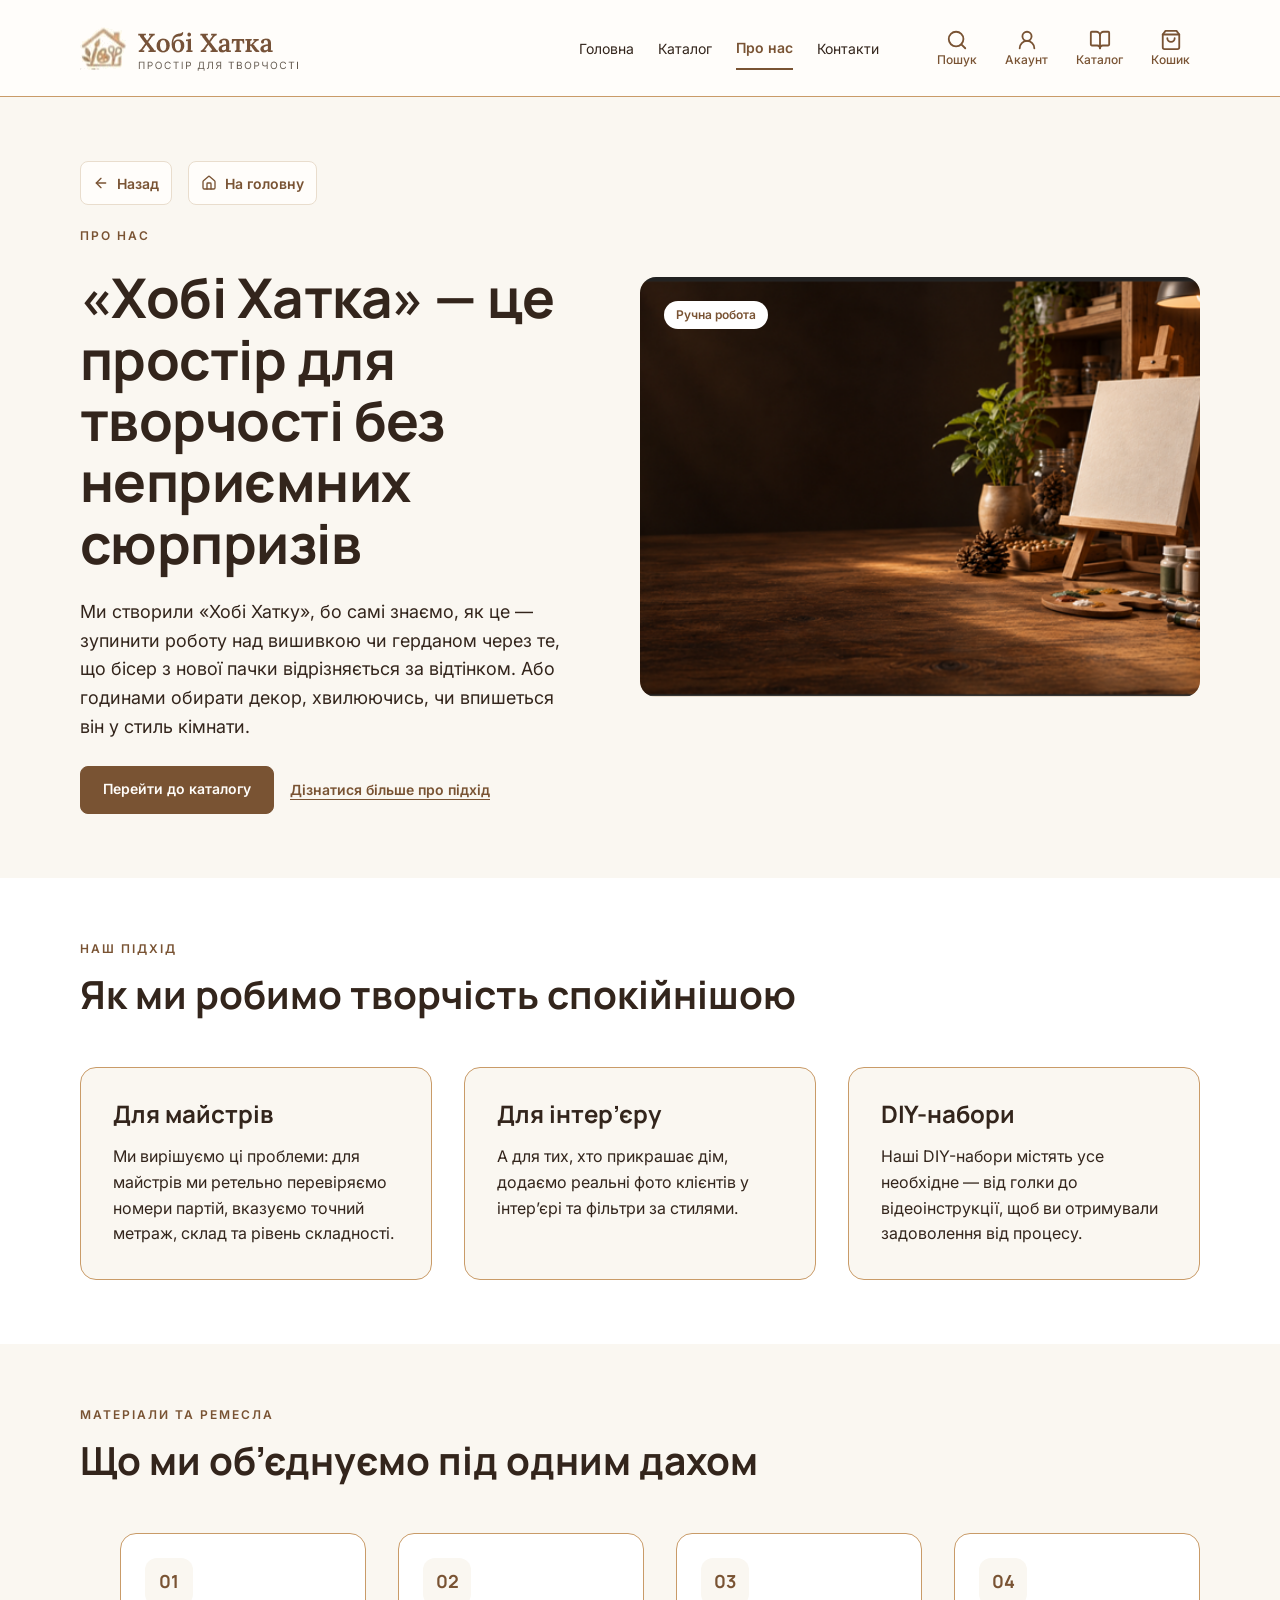
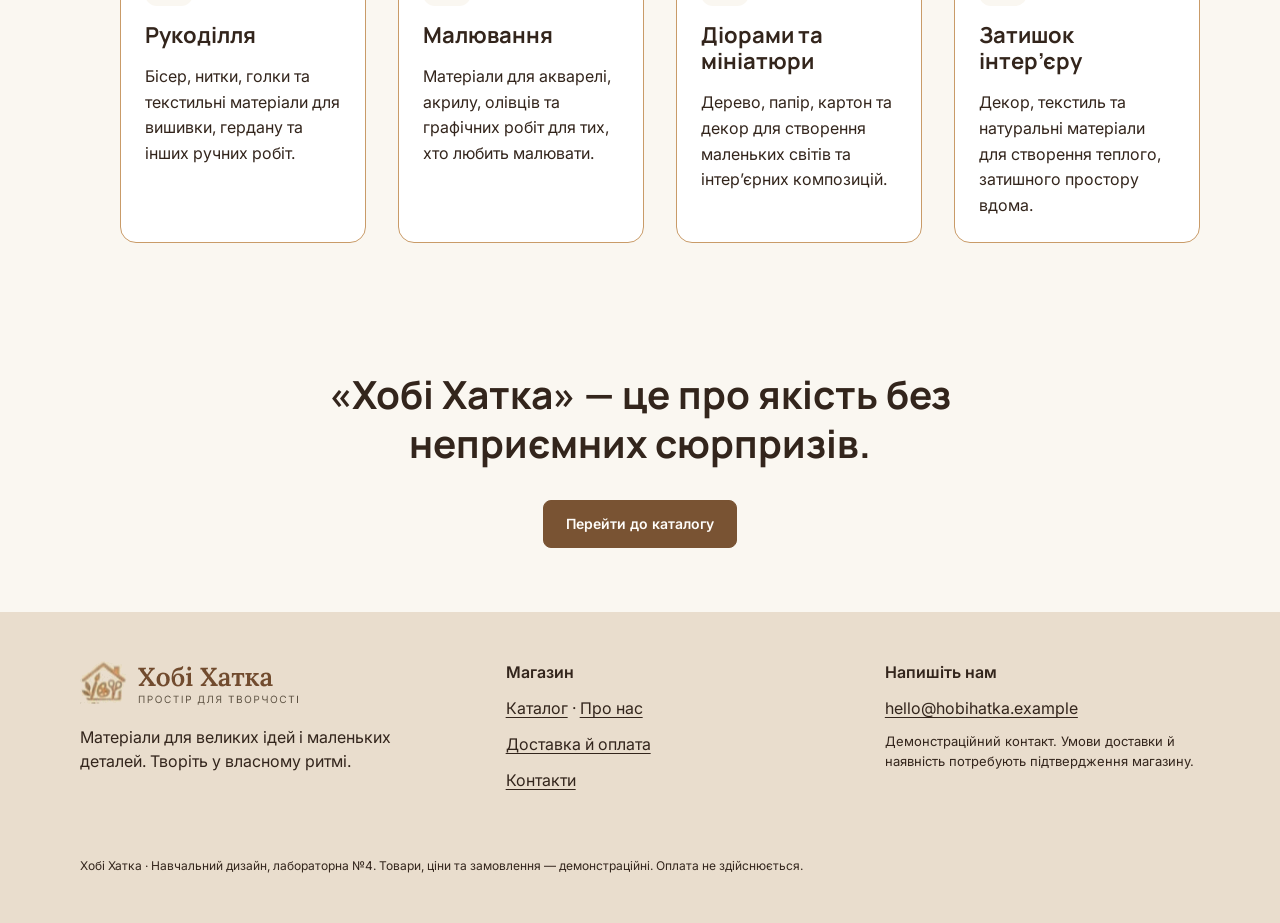
==== about.html @ 9ca1d90c "feat: add landing page files" ====
<!DOCTYPE html>
<html lang="uk">
<head>
  <meta charset="utf-8">
  <meta name="viewport" content="width=device-width, initial-scale=1">
  <title>Про нас — Хобі Хатка</title>
  <meta name="description" content="«Хобі Хатка» — простір для творчості без неприємних сюрпризів: наш підхід, напрями творчості й якість матеріалів.">

  <link rel="preconnect" href="https://fonts.googleapis.com">
  <link rel="preconnect" href="https://fonts.gstatic.com" crossorigin>
  <link href="https://fonts.googleapis.com/css2?family=Inter:wght@400;500;600&family=Lora:wght@400;500;600&family=Manrope:wght@700&display=swap" rel="stylesheet">
  <link rel="stylesheet" href="styles.css">
  <link rel="stylesheet" href="pages.css">
  <script src="assets/js/site.js" defer></script>
</head>
<body class="page-about" data-page="about">

  <!-- Набір піктограм (сумісні з Lucide), використовуються через <use> -->
  <svg width="0" height="0" style="position:absolute" aria-hidden="true" focusable="false">
    <defs>
      <symbol id="i-search" viewBox="0 0 24 24"><circle cx="11" cy="11" r="8"/><path d="m21 21-4.3-4.3"/></symbol>
      <symbol id="i-user-round" viewBox="0 0 24 24"><circle cx="12" cy="8" r="5"/><path d="M20 21a8 8 0 0 0-16 0"/></symbol>
      <symbol id="i-shopping-bag" viewBox="0 0 24 24"><path d="M6 2 3 6v14a2 2 0 0 0 2 2h14a2 2 0 0 0 2-2V6l-3-4Z"/><path d="M3 6h18"/><path d="M16 10a4 4 0 0 1-8 0"/></symbol>
      <symbol id="i-menu" viewBox="0 0 24 24"><path d="M4 12h16"/><path d="M4 6h16"/><path d="M4 18h16"/></symbol>
      <symbol id="i-x" viewBox="0 0 24 24"><path d="M18 6 6 18"/><path d="m6 6 12 12"/></symbol>
      <symbol id="i-book-open" viewBox="0 0 24 24"><path d="M12 7v14"/><path d="M3 18a1 1 0 0 1-1-1V4a1 1 0 0 1 1-1h5a4 4 0 0 1 4 4 4 4 0 0 1 4-4h5a1 1 0 0 1 1 1v13a1 1 0 0 1-1 1h-6a3 3 0 0 0-3 3 3 3 0 0 0-3-3z"/></symbol>
      <symbol id="i-arrow-left" viewBox="0 0 24 24"><path d="m12 19-7-7 7-7"/><path d="M19 12H5"/></symbol>
      <symbol id="i-mail" viewBox="0 0 24 24"><rect width="20" height="16" x="2" y="4" rx="2"/><path d="m22 7-8.97 5.7a1.94 1.94 0 0 1-2.06 0L2 7"/></symbol>
      <symbol id="i-map-pin" viewBox="0 0 24 24"><path d="M20 10c0 4.993-5.539 10.193-7.399 11.799a1 1 0 0 1-1.202 0C9.539 20.193 4 14.993 4 10a8 8 0 0 1 16 0"/><circle cx="12" cy="10" r="3"/></symbol>
      <symbol id="i-clock" viewBox="0 0 24 24"><circle cx="12" cy="12" r="10"/><path d="M12 6v6l4 2"/></symbol>
      <symbol id="i-arrow-right" viewBox="0 0 24 24"><path d="M5 12h14"/><path d="m12 5 7 7-7 7"/></symbol>
      <symbol id="i-arrow-up-right" viewBox="0 0 24 24"><path d="M7 7h10v10"/><path d="M7 17 17 7"/></symbol>
      <symbol id="i-sliders-horizontal" viewBox="0 0 24 24"><path d="M21 4h-7"/><path d="M10 4H3"/><path d="M21 12h-9"/><path d="M8 12H3"/><path d="M21 20h-5"/><path d="M12 20H3"/><path d="M14 2v4"/><path d="M8 10v4"/><path d="M16 18v4"/></symbol>
      <symbol id="i-scan-eye" viewBox="0 0 24 24"><path d="M3 7V5a2 2 0 0 1 2-2h2"/><path d="M17 3h2a2 2 0 0 1 2 2v2"/><path d="M21 17v2a2 2 0 0 1-2 2h-2"/><path d="M7 21H5a2 2 0 0 1-2-2v-2"/><circle cx="12" cy="12" r="1"/><path d="M18.944 12.33a1 1 0 0 0 0-.66 7.5 7.5 0 0 0-13.888 0 1 1 0 0 0 0 .66 7.5 7.5 0 0 0 13.888 0"/></symbol>
      <symbol id="i-package-check" viewBox="0 0 24 24"><path d="m16 16 2 2 4-4"/><path d="M21 10V8a2 2 0 0 0-1-1.73l-7-4a2 2 0 0 0-2 0l-7 4A2 2 0 0 0 3 8v8a2 2 0 0 0 1 1.73l7 4a2 2 0 0 0 2 0l2-1.14"/><path d="M16.5 9.4 7.55 4.24"/><path d="M3.29 7 12 12l8.71-5"/><path d="M12 22V12"/></symbol>
      <symbol id="i-trash-2" viewBox="0 0 24 24"><path d="M3 6h18"/><path d="M19 6v14c0 1-1 2-2 2H7c-1 0-2-1-2-2V6"/><path d="M8 6V4c0-1 1-2 2-2h4c1 0 2 1 2 2v2"/><line x1="10" x2="10" y1="11" y2="17"/><line x1="14" x2="14" y1="11" y2="17"/></symbol>
      <symbol id="i-check" viewBox="0 0 24 24"><path d="M20 6 9 17l-5-5"/></symbol>
      <symbol id="i-ruler" viewBox="0 0 24 24"><path d="M21.3 15.3a2.4 2.4 0 0 1 0 3.4l-2.6 2.6a2.4 2.4 0 0 1-3.4 0L2.7 8.7a2.41 2.41 0 0 1 0-3.4l2.6-2.6a2.41 2.41 0 0 1 3.4 0Z"/><path d="m14.5 12.5 2-2"/><path d="m11.5 9.5 2-2"/><path d="m8.5 6.5 2-2"/><path d="m17.5 15.5 2-2"/></symbol>
      <symbol id="i-house" viewBox="0 0 24 24"><path d="M15 21v-8a1 1 0 0 0-1-1h-4a1 1 0 0 0-1 1v8"/><path d="M3 10a2 2 0 0 1 .709-1.528l7-5.999a2 2 0 0 1 2.582 0l7 5.999A2 2 0 0 1 21 10v9a2 2 0 0 1-2 2H5a2 2 0 0 1-2-2z"/></symbol>
    </defs>
  </svg>

  <div class="visually-hidden" id="live-status" role="status" aria-live="polite"></div>

  <a class="skip-link" href="#main">Перейти до основного вмісту</a>

  <header class="site-header">
    <div class="site-header__bar">

      <a class="brand" href="index.html">
        <img class="brand__logo" src="assets/img/logo.png" width="219" height="45" alt="Хобі Хатка — простір для творчості">
      </a>

      <nav class="main-nav" aria-label="Основна навігація">
        <ul class="main-nav__list">
          <li><a class="main-nav__link" href="index.html">Головна</a></li>
          <li><a class="main-nav__link" href="catalog.html">Каталог</a></li>
          <li><a class="main-nav__link" href="about.html" aria-current="page">Про нас</a></li>
          <li><a class="main-nav__link" href="contacts.html">Контакти</a></li>
        </ul>
      </nav>

      <div class="header-actions">
        <button class="action action--desktop" type="button" id="search-toggle-desktop" aria-controls="search-panel" aria-expanded="false">
          <svg class="icon" aria-hidden="true" focusable="false"><use href="#i-search"/></svg>
          <span class="action__label">Пошук</span>
        </button>
        <a class="action action--desktop" href="account.html">
          <svg class="icon" aria-hidden="true" focusable="false"><use href="#i-user-round"/></svg>
          <span class="action__label">Акаунт</span>
        </a>
        <a class="action action--desktop" href="catalog.html">
          <svg class="icon" aria-hidden="true" focusable="false"><use href="#i-book-open"/></svg>
          <span class="action__label">Каталог</span>
        </a>
        <button class="icon-button icon-button--mobile" type="button" id="search-toggle" aria-label="Пошук" aria-controls="mobile-menu" aria-expanded="false">
          <svg class="icon" aria-hidden="true" focusable="false"><use href="#i-search"/></svg>
        </button>
        <a class="action" href="cart.html" data-cart-link>
          <span class="action__icon">
            <svg class="icon" aria-hidden="true" focusable="false"><use href="#i-shopping-bag"/></svg>
            <span class="cart-count" data-cart-count aria-hidden="true" hidden>0</span>
          </span>
          <span class="action__label">Кошик</span>
        </a>
        <button class="icon-button icon-button--mobile" type="button" id="menu-toggle" aria-label="Відкрити меню" aria-controls="mobile-menu" aria-expanded="false">
          <svg class="icon" aria-hidden="true" focusable="false"><use href="#i-menu"/></svg>
        </button>
      </div>
    </div>

    <form class="search-panel" id="search-panel" role="search" action="catalog.html" method="get" hidden>
      <div class="container">
        <div class="search">
          <label class="visually-hidden" for="search-desktop">Пошук матеріалів</label>
          <svg class="icon" aria-hidden="true" focusable="false"><use href="#i-search"/></svg>
          <input id="search-desktop" class="search__input" type="search" name="q" placeholder="Знайти матеріали для ідеї…" autocomplete="off">
          <button class="btn btn--primary" type="submit">Знайти</button>
        </div>
      </div>
    </form>

    <!-- Мобільне меню (за замовчуванням приховане) -->
    <div class="mobile-menu" id="mobile-menu" hidden>
      <div class="mobile-menu__head">
        <p class="mobile-menu__title">Меню</p>
        <button class="icon-button" type="button" id="menu-close" aria-label="Закрити меню">
          <svg class="icon" aria-hidden="true" focusable="false"><use href="#i-x"/></svg>
        </button>
      </div>

      <form class="search" role="search" action="catalog.html" method="get">
        <label class="visually-hidden" for="search-mobile">Пошук матеріалів</label>
        <svg class="icon" aria-hidden="true" focusable="false"><use href="#i-search"/></svg>
        <input id="search-mobile" class="search__input" type="search" name="q" placeholder="Знайти матеріали для ідеї…" autocomplete="off">
      </form>

      <nav aria-label="Мобільна навігація">
        <ul class="mobile-menu__list">
          <li><a class="mobile-menu__link" href="index.html"><span>Головна</span><svg class="icon" aria-hidden="true" focusable="false"><use href="#i-arrow-right"/></svg></a></li>
          <li><a class="mobile-menu__link" href="catalog.html"><span>Каталог</span><svg class="icon" aria-hidden="true" focusable="false"><use href="#i-arrow-right"/></svg></a></li>
          <li><a class="mobile-menu__link" href="about.html" aria-current="page"><span>Про нас</span><svg class="icon" aria-hidden="true" focusable="false"><use href="#i-arrow-right"/></svg></a></li>
          <li><a class="mobile-menu__link" href="contacts.html"><span>Контакти</span><svg class="icon" aria-hidden="true" focusable="false"><use href="#i-arrow-right"/></svg></a></li>
          <li><a class="mobile-menu__link" href="account.html"><span>Профіль</span><svg class="icon" aria-hidden="true" focusable="false"><use href="#i-arrow-right"/></svg></a></li>
        </ul>
      </nav>
    </div>
  </header>

  <main id="main">

    <section class="about-hero" aria-labelledby="about-title">
      <div class="container about-hero__inner">
        <div class="about-hero__copy">
          <div class="page-nav">
            <a class="back-link" href="index.html" data-back><svg class="icon icon--sm" aria-hidden="true" focusable="false"><use href="#i-arrow-left"/></svg><span>Назад</span></a>
            <a class="back-link" href="index.html"><svg class="icon icon--sm" aria-hidden="true" focusable="false"><use href="#i-house"/></svg><span>На головну</span></a>
          </div>
          <p class="about-eyebrow">Про нас</p>
          <h1 class="about-title" id="about-title">«Хобі Хатка» — це простір для творчості без неприємних сюрпризів</h1>
          <p class="about-lead">Ми створили «Хобі Хатку», бо самі знаємо, як це — зупинити роботу над вишивкою чи герданом через те, що бісер з нової пачки відрізняється за відтінком. Або годинами обирати декор, хвилюючись, чи впишеться він у стиль кімнати.</p>
          <div class="about-hero__actions">
            <a class="btn btn--primary" href="catalog.html">Перейти до каталогу</a>
            <a class="about-hero__more" href="#approach">Дізнатися більше про підхід</a>
          </div>
        </div>

        <figure class="about-hero__media">
          <img src="assets/img/about-hero.png" width="560" height="420" fetchpriority="high"
               alt="Світла майстерня: мольберт із чистим полотном, полиці з баночками й рослинами, фарби та пензлі на дерев’яному столі">
          <figcaption class="about-hero__chip">Ручна робота</figcaption>
        </figure>
      </div>
    </section>

    <section class="about-section about-section--white" id="approach" aria-labelledby="approach-title">
      <div class="container about-section__inner">
        <div class="about-section__head">
          <p class="about-eyebrow">Наш підхід</p>
          <h2 class="about-h2" id="approach-title">Як ми робимо творчість спокійнішою</h2>
        </div>
        <ul class="about-cards">
          <li>
            <article class="about-card">
              <div class="about-card__head">
                <svg class="about-card__icon icon" aria-hidden="true" focusable="false"><use href="#i-ruler"/></svg>
                <h3 class="about-card__title">Для майстрів</h3>
              </div>
              <p class="about-card__text">Ми вирішуємо ці проблеми: для майстрів ми ретельно перевіряємо номери партій, вказуємо точний метраж, склад та рівень складності.</p>
            </article>
          </li>
          <li>
            <article class="about-card">
              <div class="about-card__head">
                <svg class="about-card__icon icon" aria-hidden="true" focusable="false"><use href="#i-house"/></svg>
                <h3 class="about-card__title">Для інтер’єру</h3>
              </div>
              <p class="about-card__text">А для тих, хто прикрашає дім, додаємо реальні фото клієнтів у інтер’єрі та фільтри за стилями.</p>
            </article>
          </li>
          <li>
            <article class="about-card">
              <div class="about-card__head">
                <svg class="about-card__icon icon" aria-hidden="true" focusable="false"><use href="#i-package-check"/></svg>
                <h3 class="about-card__title">DIY-набори</h3>
              </div>
              <p class="about-card__text">Наші DIY-набори містять усе необхідне — від голки до відеоінструкції, щоб ви отримували задоволення від процесу.</p>
            </article>
          </li>
        </ul>
      </div>
    </section>

    <section class="about-section" id="crafts" aria-labelledby="crafts-title">
      <div class="container about-section__inner">
        <div class="about-section__head">
          <p class="about-eyebrow">Матеріали та ремесла</p>
          <h2 class="about-h2" id="crafts-title">Що ми об’єднуємо під одним дахом</h2>
        </div>
        <ol class="crafts">
          <li class="craft">
            <span class="craft__num" aria-hidden="true">01</span>
            <div class="craft__body">
              <h3 class="craft__title">Рукоділля</h3>
              <p class="craft__text">Бісер, нитки, голки та текстильні матеріали для вишивки, гердану та інших ручних робіт.</p>
            </div>
          </li>
          <li class="craft">
            <span class="craft__num" aria-hidden="true">02</span>
            <div class="craft__body">
              <h3 class="craft__title">Малювання</h3>
              <p class="craft__text">Матеріали для акварелі, акрилу, олівців та графічних робіт для тих, хто любить малювати.</p>
            </div>
          </li>
          <li class="craft">
            <span class="craft__num" aria-hidden="true">03</span>
            <div class="craft__body">
              <h3 class="craft__title">Діорами та мініатюри</h3>
              <p class="craft__text">Дерево, папір, картон та декор для створення маленьких світів та інтер’єрних композицій.</p>
            </div>
          </li>
          <li class="craft">
            <span class="craft__num" aria-hidden="true">04</span>
            <div class="craft__body">
              <h3 class="craft__title">Затишок інтер’єру</h3>
              <p class="craft__text">Декор, текстиль та натуральні матеріали для створення теплого, затишного простору вдома.</p>
            </div>
          </li>
        </ol>
      </div>
    </section>

    <section class="about-quality" aria-labelledby="quality-title">
      <h2 class="about-h2" id="quality-title">«Хобі Хатка» — це про якість без неприємних сюрпризів.</h2>
      <a class="btn btn--primary" href="catalog.html">Перейти до каталогу</a>
    </section>

  </main>

  <footer class="site-footer" id="footer">
    <div class="container">
      <div class="site-footer__cols">

        <div class="site-footer__brand">
          <a class="brand" href="index.html">
        <img class="brand__logo" src="assets/img/logo.png" width="219" height="45" alt="Хобі Хатка — простір для творчості">
      </a>
          <p class="site-footer__about">Матеріали для великих ідей і маленьких деталей. Творіть у власному ритмі.</p>
        </div>

        <div class="site-footer__col">
          <h2 class="site-footer__heading">Магазин</h2>
          <nav aria-label="Навігація підвалу">
            <ul class="site-footer__list">
              <li><a href="catalog.html">Каталог</a><span aria-hidden="true"> · </span><a href="about.html">Про нас</a></li>
              <li><a href="contacts.html#delivery">Доставка й оплата</a></li>
              <li><a href="contacts.html">Контакти</a></li>
            </ul>
          </nav>
        </div>

        <div class="site-footer__col">
          <h2 class="site-footer__heading">Напишіть нам</h2>
          <address class="site-footer__address">
            <a href="mailto:hello@hobihatka.example">hello@hobihatka.example</a>
          </address>
          <p class="site-footer__demo">Демонстраційний контакт. Умови доставки й наявність потребують підтвердження магазину.</p>
        </div>

      </div>

      <hr class="site-footer__rule">
      <p class="site-footer__legal">Хобі Хатка · Навчальний дизайн, лабораторна №4. Товари, ціни та замовлення — демонстраційні. Оплата не здійснюється.</p>
    </div>
  </footer>
</body>
</html>
---- styles.css ----
/* ==========================================================
   Хобі Хатка — стилі
   Токени взято з Figma (змінні color/*, spacing/*, radius/*)
   ========================================================== */

:root {
  /* Кольори */
  --color-primary: #765239;
  --color-accent: #56694f;
  --color-secondary: #e9dfcf;
  --color-background: #f7f3ec;
  --color-surface: #fffdfa;
  --color-text: #302b25;
  --color-muted: #62594f;
  --color-border: #d8cec0;
  --color-control-border: #62594f;
  --color-success: #3f684c;
  --color-success-surface: #e8ede4;
  --color-focus: #496d9b;

  /* Відступи */
  --space-8: 8px;
  --space-12: 12px;
  --space-16: 16px;
  --space-24: 24px;
  --space-32: 32px;
  --space-48: 48px;
  --space-64: 64px;

  /* Радіуси */
  --radius-control: 8px;
  --radius-card: 12px;
  --radius-media: 16px;
  --radius-badge: 100px;

  /* Шрифти */
  --font-serif: "Lora", Georgia, "Times New Roman", serif;
  --font-sans: "Inter", system-ui, -apple-system, "Segoe UI", Roboto, sans-serif;

  /* Поля сторінки: 20 / 40 / 80 */
  --gutter: 20px;
  --section-pad: 48px;
  --section-pad-lg: 64px;
  --h2-size: 30px;
}

@media (min-width: 700px) {
  :root {
    --gutter: 40px;
    --h2-size: 36px;
  }
}

@media (min-width: 1100px) {
  :root {
    --gutter: 80px;
  }
}

/* ---------- База ---------- */

*,
*::before,
*::after {
  box-sizing: border-box;
}

html {
  -webkit-text-size-adjust: 100%;
}

body {
  margin: 0;
  background: var(--color-background);
  color: var(--color-text);
  font-family: var(--font-sans);
  font-size: 16px;
  line-height: 1.5;
}

body.is-menu-open {
  overflow: hidden;
}

img {
  display: block;
  max-width: 100%;
  height: auto;
}

h1,
h2,
h3,
p,
ul,
figure,
blockquote,
address {
  margin: 0;
}

ul {
  padding: 0;
  list-style: none;
}

address {
  font-style: normal;
}

a {
  color: inherit;
}

:focus-visible {
  outline: 3px solid var(--color-focus);
  outline-offset: 2px;
}

.container {
  width: 100%;
  max-width: calc(1280px + 2 * var(--gutter));
  margin-inline: auto;
  padding-inline: var(--gutter);
}

.visually-hidden {
  position: absolute;
  width: 1px;
  height: 1px;
  margin: -1px;
  padding: 0;
  overflow: hidden;
  clip: rect(0 0 0 0);
  white-space: nowrap;
  border: 0;
}

.skip-link {
  position: absolute;
  left: var(--space-16);
  top: -100px;
  z-index: 100;
  padding: var(--space-12) var(--space-16);
  background: var(--color-surface);
  color: var(--color-primary);
  border: 2px solid var(--color-primary);
  border-radius: var(--radius-control);
  font-weight: 600;
}

.skip-link:focus {
  top: var(--space-16);
}

/* ---------- Піктограми ---------- */

.icon {
  flex: none;
  width: 22px;
  height: 22px;
  fill: none;
  stroke: currentColor;
  stroke-width: 2;
  stroke-linecap: round;
  stroke-linejoin: round;
}

.icon--sm {
  width: 16px;
  height: 16px;
}

.icon--lg {
  width: 28px;
  height: 28px;
}

/* ---------- Кнопки ---------- */

.btn {
  display: inline-flex;
  align-items: center;
  justify-content: center;
  min-height: 48px;
  padding: var(--space-12) 22px;
  border: 1px solid var(--color-primary);
  border-radius: var(--radius-control);
  font: 600 14px/1.2 var(--font-sans);
  text-decoration: none;
  white-space: nowrap;
  cursor: pointer;
}

.btn--primary {
  background: var(--color-primary);
  color: var(--color-surface);
}

.btn--secondary {
  background: var(--color-surface);
  color: var(--color-primary);
}

.btn--primary:hover {
  background: #62432d;
  border-color: #62432d;
}

.btn--secondary:hover {
  background: var(--color-secondary);
}

.btn--block {
  width: 100%;
}

.icon-button {
  display: inline-flex;
  align-items: center;
  justify-content: center;
  width: 44px;
  height: 44px;
  padding: 0;
  border: 0;
  border-radius: var(--radius-control);
  background: transparent;
  color: var(--color-text);
  cursor: pointer;
}

.icon-button:hover {
  background: var(--color-background);
}

/* ---------- Логотип ---------- */

.brand {
  display: inline-flex;
  align-items: center;
  gap: 10px;
  text-decoration: none;
}

/* Знак логотипа: велика картинка з макета, обрізана вікном 48×42 */
.brand__mark {
  position: relative;
  flex: none;
  width: 48px;
  height: 42px;
  overflow: hidden;
}

.brand__mark img {
  position: absolute;
  left: -46px;
  top: -8px;
  width: 666px;
  height: 389px;
  max-width: none;
  object-fit: cover;
}

.brand__text {
  display: flex;
  flex-direction: column;
  line-height: 1;
  white-space: nowrap;
}

.brand__name {
  font-family: var(--font-serif);
  font-size: 26px;
  font-weight: 600;
  color: var(--color-primary);
}

.brand__tagline {
  font-size: 10px;
  letter-spacing: 1.6px;
  text-transform: uppercase;
  color: var(--color-muted);
}

/* ---------- Пошук ---------- */

.search {
  display: flex;
  align-items: center;
  gap: 10px;
  height: 48px;
  padding-inline: 14px;
  background: var(--color-surface);
  border: 1px solid var(--color-control-border);
  border-radius: var(--radius-control);
  color: var(--color-muted);
}

.search:focus-within {
  outline: 3px solid var(--color-focus);
  outline-offset: 2px;
}

.search__input {
  flex: 1;
  min-width: 0;
  height: 100%;
  padding: 0;
  border: 0;
  background: transparent;
  color: var(--color-text);
  font: 400 14px/1.2 var(--font-sans);
}

.search__input::placeholder {
  color: var(--color-muted);
  opacity: 1;
}

.search__input:focus {
  outline: none;
}

/* ---------- Шапка ---------- */

.site-header {
  position: sticky;
  top: 0;
  z-index: 20;
  background: var(--color-surface);
  border-bottom: 1px solid var(--color-border);
}

.site-header__bar {
  display: flex;
  align-items: center;
  gap: var(--space-8);
  justify-content: space-between;
  height: 80px;
  padding-inline: var(--gutter);
}

/* Мобільний вигляд за замовчуванням */
.main-nav,
.search--header,
.icon-button--desktop {
  display: none;
}

.header-actions {
  display: flex;
}

.mobile-menu {
  position: absolute;
  top: 100%;
  left: 0;
  right: 0;
  max-height: calc(100dvh - 80px);
  overflow-y: auto;
  display: flex;
  flex-direction: column;
  gap: var(--space-24);
  padding: 20px;
  background: var(--color-surface);
  border-bottom: 1px solid var(--color-border);
}

.mobile-menu[hidden] {
  display: none;
}

.mobile-menu__head {
  display: flex;
  align-items: center;
  justify-content: space-between;
}

.mobile-menu__title {
  font-family: var(--font-serif);
  font-size: 30px;
  font-weight: 500;
  line-height: 1.2;
}

.mobile-menu__list {
  display: flex;
  flex-direction: column;
  gap: var(--space-12);
}

.mobile-menu__link {
  display: flex;
  align-items: center;
  justify-content: space-between;
  gap: var(--space-16);
  min-height: 52px;
  padding: var(--space-12);
  background: var(--color-surface);
  border: 1px solid var(--color-border);
  border-radius: var(--radius-control);
  color: var(--color-primary);
  font-size: 18px;
  text-decoration: none;
}

.mobile-menu__link:hover {
  background: var(--color-background);
}

.mobile-menu__link:focus-visible {
  background: var(--color-background);
  outline: none;
  border: 3px solid var(--color-focus);
  padding: 10px;
}

.mobile-menu__link[aria-current="page"] {
  font-weight: 600;
}

/* Десктопна шапка */
@media (min-width: 1024px) {
  .site-header {
    position: static;
  }

  .site-header__bar {
    height: 96px;
    gap: var(--space-32);
    justify-content: flex-start;
  }

  .main-nav,
  .search--header,
  .icon-button--desktop {
    display: flex;
  }

  .icon-button--mobile,
  .mobile-menu {
    display: none;
  }

  .main-nav__list {
    display: flex;
    gap: var(--space-24);
  }

  .main-nav__link {
    display: inline-flex;
    align-items: center;
    justify-content: center;
    min-width: 44px;
    min-height: 44px;
    font-size: 14px;
    text-decoration: none;
  }

  .main-nav__link:hover {
    text-decoration: underline;
    text-underline-offset: 4px;
  }

  .main-nav__link[aria-current="page"] {
    color: var(--color-primary);
    font-weight: 600;
  }

  .search--header {
    flex: 1;
    min-width: 0;
  }
}

/* ---------- Спільне для секцій ---------- */

.section {
  padding-block: var(--section-pad);
}

.section--lg {
  padding-block: var(--section-pad-lg);
}

.section--surface {
  background: var(--color-surface);
}

.section--success {
  background: var(--color-success-surface);
}

.section__title {
  font-family: var(--font-serif);
  font-size: var(--h2-size);
  font-weight: 500;
  line-height: 1.2;
}

.note {
  font-size: 13px;
  color: var(--color-muted);
}

/* ---------- Герой (фото на всю ширину) ---------- */

.hero {
  position: relative;
  isolation: isolate;
  display: flex;
  align-items: center;
  min-height: 380px;
  overflow: hidden;
  background: #1d130b;
  color: #fff;
}

.hero__bg {
  position: absolute;
  inset: 0;
  z-index: -2;
  width: 100%;
  height: 100%;
  max-width: none;
  object-fit: cover;
  object-position: 72% center;
}

/* затемнення зліва, щоб текст завжди читався */
.hero::after {
  content: "";
  position: absolute;
  inset: 0;
  z-index: -1;
  background: linear-gradient(90deg, rgba(20, 12, 6, 0.82) 0%, rgba(20, 12, 6, 0.55) 55%, rgba(20, 12, 6, 0.15) 100%);
}

.hero__inner {
  padding-block: var(--space-48);
}

.hero__text {
  display: flex;
  flex-direction: column;
  align-items: flex-start;
  gap: var(--space-24);
  max-width: 560px;
}

.hero__title {
  font-family: var(--font-serif);
  font-size: clamp(2.25rem, 5vw, 4rem);
  font-weight: 500;
  line-height: 1.15;
}

.hero__lead {
  max-width: 440px;
  font-size: 18px;
  line-height: 1.45;
}

.btn--pill {
  min-height: 52px;
  padding-inline: 32px;
  border-color: #8a5f40;
  border-radius: 999px;
  background: #8a5f40;
  color: #fff;
  font-size: 16px;
}

.btn--pill:hover {
  border-color: #a06f4c;
  background: #a06f4c;
}

.btn--pill:focus-visible {
  outline-color: #fff;
}

@media (min-width: 700px) {
  .hero {
    min-height: 460px;
  }

  .hero::after {
    background: linear-gradient(90deg, rgba(20, 12, 6, 0.8) 0%, rgba(20, 12, 6, 0.4) 45%, rgba(20, 12, 6, 0) 70%);
  }

  .hero__bg {
    object-position: center;
  }
}

@media (min-width: 1024px) {
  .hero {
    min-height: 540px;
  }
}

/* ---------- Категорії ---------- */

.categories .container {
  display: flex;
  flex-direction: column;
  gap: 28px;
}

.categories__list {
  display: grid;
  grid-template-columns: repeat(2, minmax(0, 1fr));
  gap: var(--space-16);
}

.category-card {
  display: flex;
  flex-direction: column;
  gap: var(--space-12);
  height: 100%;
  text-decoration: none;
}

.category-card__photo {
  width: 100%;
  height: 144px;
  object-fit: cover;
  border-radius: 12px;
  background: var(--color-secondary);
}

.category-card__label {
  display: flex;
  align-items: center;
  gap: var(--space-8);
  min-height: 44px;
}

.category-card__name {
  flex: 1;
  font-size: 14px;
  font-weight: 500;
  line-height: 1.4;
}

.category-card:hover .category-card__name {
  text-decoration: underline;
  text-underline-offset: 3px;
}

@media (min-width: 700px) {
  .categories__list {
    grid-template-columns: repeat(4, minmax(0, 1fr));
  }
}

@media (min-width: 1100px) {
  .categories__list {
    grid-template-columns: repeat(7, minmax(0, 1fr));
  }
}

/* ---------- Популярні товари ---------- */

.featured .container {
  display: flex;
  flex-direction: column;
  gap: 28px;
}

.featured__head {
  display: flex;
  align-items: center;
  gap: var(--space-16);
}

.featured__head .section__title {
  flex: 1;
}

/* На мобільному кнопка є в нижньому заклику */
.featured__all {
  display: none;
}

@media (min-width: 700px) {
  .featured__all {
    display: inline-flex;
    flex: none;
  }
}

.product-grid {
  display: grid;
  grid-template-columns: minmax(0, 1fr);
  gap: var(--space-24);
}

@media (min-width: 700px) {
  .product-grid {
    grid-template-columns: repeat(2, minmax(0, 1fr));
  }
}

@media (min-width: 1100px) {
  .product-grid {
    grid-template-columns: repeat(4, minmax(0, 1fr));
  }
}

.product-card {
  display: flex;
  flex-direction: column;
  height: 100%;
  overflow: hidden;
  background: var(--color-surface);
  border: 1px solid var(--color-border);
  border-radius: var(--radius-card);
}

.product-card__photo {
  width: 100%;
  height: 216px;
  object-fit: cover;
  background: var(--color-secondary);
}

.product-card__body {
  display: flex;
  flex: 1;
  flex-direction: column;
  gap: var(--space-12);
  padding: 20px;
}

.product-card__meta {
  font-size: 12px;
  color: var(--color-muted);
}

.product-card__title {
  min-height: 52px;
  font-size: 17px;
  font-weight: 600;
  line-height: 1.45;
}

.product-card__desc {
  min-height: 42px;
  font-size: 13px;
  color: var(--color-muted);
}

.product-card__buy {
  display: flex;
  align-items: center;
  justify-content: space-between;
  gap: var(--space-8);
  margin-top: auto;
}

.product-card__price {
  font-size: 22px;
  font-weight: 600;
  line-height: 1.2;
  white-space: nowrap;
}

.badge {
  padding: 5px 10px;
  background: var(--color-success-surface);
  border-radius: var(--radius-badge);
  font-size: 12px;
  line-height: 1.25;
  color: var(--color-success);
  white-space: nowrap;
}

.product-card__link {
  display: block;
  padding-block: 10px;
  font-size: 13px;
  text-align: center;
  color: var(--color-primary);
  text-decoration: underline;
}

.product-card__link:hover {
  text-decoration-thickness: 2px;
}

/* ---------- Переваги ---------- */

.benefits .container {
  display: flex;
  flex-direction: column;
  gap: var(--space-32);
}

.benefits__list {
  display: grid;
  grid-template-columns: minmax(0, 1fr);
  gap: var(--space-32);
}

.benefit {
  display: flex;
  flex-direction: column;
  align-items: flex-start;
  gap: var(--space-16);
}

.benefit__title {
  font-family: var(--font-serif);
  font-size: 24px;
  font-weight: 500;
  line-height: 1.2;
}

.benefit__text {
  font-size: 14px;
  color: var(--color-muted);
}

@media (min-width: 700px) {
  .benefits__list {
    grid-template-columns: repeat(3, minmax(0, 1fr));
  }
}

/* ---------- Відгуки ---------- */

.testimonials .container {
  display: flex;
  flex-direction: column;
  gap: var(--space-24);
}

.testimonials__list {
  display: grid;
  grid-template-columns: minmax(0, 1fr);
  gap: var(--space-24);
}

@media (min-width: 900px) {
  .testimonials__list {
    grid-template-columns: repeat(3, minmax(0, 1fr));
  }
}

.quote {
  display: flex;
  flex-direction: column;
  gap: 20px;
  height: 100%;
  padding: var(--space-24);
  background: var(--color-background);
  border-radius: var(--radius-card);
}

.quote__text {
  margin: 0;
  font-family: var(--font-serif);
  font-size: 18px;
  line-height: 1.5;
}

.quote__caption {
  margin-top: auto;
  font-size: 12px;
  color: var(--color-muted);
}

/* ---------- Заклик ---------- */

.cta {
  background: var(--color-primary);
}

.cta__inner {
  display: flex;
  flex-direction: column;
  align-items: stretch;
  gap: var(--space-32);
  padding-block: var(--space-64);
}

.cta__text {
  display: flex;
  flex-direction: column;
  gap: var(--space-16);
}

.cta__title {
  font-family: var(--font-serif);
  font-size: 32px;
  font-weight: 500;
  line-height: 1.2;
  color: var(--color-surface);
}

.cta__lead {
  color: var(--color-secondary);
}

@media (min-width: 700px) {
  .cta__inner {
    flex-direction: row;
    align-items: center;
  }

  .cta__text {
    flex: 1;
  }

  .cta__title {
    font-size: 40px;
  }

  .cta__button {
    flex: none;
  }
}

/* ---------- Підвал ---------- */

.site-footer {
  padding-block: var(--space-48);
  background: var(--color-secondary);
}

.site-footer .container {
  display: flex;
  flex-direction: column;
  gap: var(--space-32);
}

.site-footer__cols {
  display: grid;
  grid-template-columns: minmax(0, 1fr);
  gap: var(--space-32);
}

.site-footer__brand {
  display: flex;
  flex-direction: column;
  align-items: flex-start;
  gap: 20px;
}

.site-footer__about {
  color: var(--color-muted);
}

.site-footer__col {
  display: flex;
  flex-direction: column;
  gap: var(--space-12);
}

.site-footer__heading {
  font-size: 16px;
  font-weight: 600;
  line-height: 1.5;
}

.site-footer__list {
  display: flex;
  flex-direction: column;
  gap: var(--space-12);
}

.site-footer__list a,
.site-footer__address a {
  text-underline-offset: 3px;
}

.site-footer__demo {
  font-size: 13px;
  color: var(--color-muted);
}

.site-footer__rule {
  width: 100%;
  height: 1px;
  margin: 0;
  border: 0;
  background: var(--color-border);
}

.site-footer__legal {
  font-size: 12px;
  color: var(--color-muted);
}

@media (min-width: 900px) {
  .site-footer__cols {
    grid-template-columns: minmax(0, 420fr) minmax(0, 366fr) minmax(0, 366fr);
    gap: var(--space-64);
  }
}

/* ---------- Зменшення руху ---------- */

@media (prefers-reduced-motion: reduce) {
  * {
    scroll-behavior: auto !important;
    transition: none !important;
    animation: none !important;
  }
}

/* ---------- Кнопки шапки з підписами ---------- */

.action {
  position: relative;
  display: inline-flex;
  flex-direction: column;
  align-items: center;
  justify-content: center;
  gap: 2px;
  min-width: 44px;
  min-height: 44px;
  padding: 4px 8px;
  border: 0;
  border-radius: var(--radius-control);
  background: transparent;
  color: var(--color-primary);
  font: 500 12px/1.2 var(--font-sans);
  text-decoration: none;
  cursor: pointer;
}

.action:hover {
  background: var(--color-background);
}

.action__icon {
  position: relative;
  display: inline-flex;
}

/* На телефоні підписи лише для скрінрідерів */
.action__label {
  position: absolute;
  width: 1px;
  height: 1px;
  margin: -1px;
  overflow: hidden;
  clip: rect(0 0 0 0);
  white-space: nowrap;
}

.action--desktop {
  display: none;
}

.search-panel {
  padding-block: var(--space-12);
  background: var(--color-surface);
  border-top: 1px solid var(--color-border);
}

.search-panel[hidden] {
  display: none;
}

.search-panel .search {
  height: 52px;
  padding-right: 4px;
}

.search-panel .btn {
  min-height: 42px;
}

@media (min-width: 1024px) {
  .action {
    padding: 6px 10px;
  }

  .action__label {
    position: static;
    width: auto;
    height: auto;
    margin: 0;
    overflow: visible;
    clip: auto;
  }

  .action--desktop {
    display: inline-flex;
  }

  .main-nav {
    margin-left: auto;
  }

  .header-actions {
    gap: var(--space-8);
    margin-left: var(--space-16);
  }
}

@media (max-width: 1023px) {
  .search-panel {
    display: none !important;
  }
}
html { scroll-behavior: smooth; } @media (prefers-reduced-motion: reduce) { html { scroll-behavior: auto; } }

.brand__logo { display: block; width: 219px; max-width: 100%; height: auto; }
@media (max-width: 400px) { .brand__logo { width: 180px; } }
---- pages.css ----
/* ==========================================================
   Хобі Хатка — внутрішні сторінки
   Каталог, кошик, оформлення, підтвердження, «Про нас».
   Підключається ПІСЛЯ styles.css і використовує його токени.
   ========================================================== */

:root {
  --color-error: #a43d35;
  --color-error-surface: #faeae6;
}

/* ---------- Спільне: шапка ---------- */

.icon-button { position: relative; }

.cart-count {
  position: absolute;
  top: 1px;
  right: -1px;
  display: inline-flex;
  align-items: center;
  justify-content: center;
  min-width: 20px;
  height: 20px;
  padding-inline: 5px;
  background: var(--color-primary);
  color: var(--color-surface);
  border: 2px solid var(--color-surface);
  border-radius: var(--radius-badge);
  font: 600 11px/1 var(--font-sans);
}

.cart-count[hidden] { display: none; }

@media (min-width: 1024px) {
  .main-nav__link[aria-current="page"] {
    border-bottom: 2px solid var(--color-primary);
  }
}

/* ---------- Спільне: каркас внутрішніх сторінок ---------- */

.page { padding-block: var(--space-48); }

.page--narrow .container {
  max-width: calc(1120px + 2 * var(--gutter));
}

.page__inner {
  display: flex;
  flex-direction: column;
  gap: var(--space-32);
}

.page-head {
  display: flex;
  flex-direction: column;
  gap: var(--space-16);
}

.breadcrumbs ol {
  display: flex;
  flex-wrap: wrap;
  gap: 0 8px;
  margin: 0;
  padding: 0;
  list-style: none;
  font-size: 13px;
  line-height: 1.5;
  color: var(--color-muted);
}

.breadcrumbs li + li::before {
  content: "/";
  margin-right: 8px;
}

.breadcrumbs a {
  color: inherit;
  text-underline-offset: 3px;
}

.page-head__title {
  font-family: var(--font-serif);
  font-size: clamp(2rem, 1.2rem + 2.5vw, 3rem);
  font-weight: 500;
  line-height: 1.2;
}

.page-head__title:focus { outline: none; }

.page-head__lead { color: var(--color-muted); }

.notice-card {
  display: flex;
  flex-direction: column;
  align-items: flex-start;
  gap: var(--space-16);
  padding: 28px;
  background: var(--color-surface);
  border: 1px solid var(--color-border);
  border-radius: var(--radius-card);
}

.notice-card[hidden] { display: none; }

.notice-card__title {
  font-family: var(--font-serif);
  font-size: 24px;
  font-weight: 500;
  line-height: 1.2;
}

.notice-card__title:focus { outline: none; }

.notice-card p { font-size: 14px; }

.btn.is-added {
  background: var(--color-success);
  border-color: var(--color-success);
}

/* ---------- Поля форм ---------- */

fieldset {
  min-width: 0;
  margin: 0;
  padding: 0;
  border: 0;
}

.field {
  display: flex;
  flex-direction: column;
  gap: var(--space-8);
  min-width: 0;
}

.field__label {
  font-size: 14px;
  font-weight: 500;
  line-height: 1.2;
}

.field__control {
  width: 100%;
  height: 48px;
  padding: 0 11px;
  background: var(--color-surface);
  color: var(--color-text);
  border: 3px solid var(--color-control-border);
  border-radius: var(--radius-control);
  font: 400 16px/1.2 var(--font-sans);
}

.field__control::placeholder {
  color: var(--color-muted);
  opacity: 1;
}

.field__control:focus-visible {
  outline: 3px solid var(--color-focus);
  outline-offset: 2px;
}

.field__control[aria-invalid="true"] {
  padding-inline: 13px;
  border-width: 1px;
  border-color: var(--color-error);
}

.field__control:disabled {
  background: var(--color-background);
  color: var(--color-muted);
  cursor: not-allowed;
}

select.field__control,
.select {
  appearance: none;
  padding-right: 40px;
  background-image: url("data:image/svg+xml,%3Csvg xmlns='http://www.w3.org/2000/svg' width='16' height='16' viewBox='0 0 24 24' fill='none' stroke='%2362594f' stroke-width='2' stroke-linecap='round' stroke-linejoin='round'%3E%3Cpath d='m6 9 6 6 6-6'/%3E%3C/svg%3E");
  background-repeat: no-repeat;
  background-position: right 14px center;
  cursor: pointer;
}

.select {
  min-width: 230px;
  height: 48px;
  padding-left: 14px;
  background-color: var(--color-surface);
  color: var(--color-text);
  border: 1px solid var(--color-control-border);
  border-radius: var(--radius-control);
  font: 400 14px/1.2 var(--font-sans);
}

.select:focus-visible {
  outline: 3px solid var(--color-focus);
  outline-offset: 2px;
}

.field__error {
  font-size: 13px;
  line-height: 1.3;
  color: var(--color-error);
}

.field__error[hidden] { display: none; }

.choice {
  display: flex;
  align-items: center;
  gap: var(--space-12);
  min-height: 44px;
  font-size: 14px;
  line-height: 1.5;
  cursor: pointer;
}

.choice input {
  appearance: none;
  display: grid;
  flex: none;
  place-content: center;
  width: 20px;
  height: 20px;
  margin: 0;
  background: var(--color-surface);
  border: 1px solid var(--color-control-border);
  cursor: pointer;
}

.choice input[type="checkbox"] { border-radius: 4px; }
.choice input[type="radio"] { border-radius: 50%; }

.choice input:checked {
  background: var(--color-primary);
  border-color: var(--color-primary);
}

.choice input[type="checkbox"]:checked::after {
  content: "";
  width: 5px;
  height: 10px;
  margin-top: -2px;
  border: solid var(--color-surface);
  border-width: 0 2px 2px 0;
  transform: rotate(45deg);
}

.choice input[type="radio"]:checked::after {
  content: "";
  width: 8px;
  height: 8px;
  border-radius: 50%;
  background: var(--color-surface);
}

.choice input:focus-visible {
  outline: 3px solid var(--color-focus);
  outline-offset: 2px;
}

.choice input[aria-invalid="true"] { border-color: var(--color-error); }

/* ---------- Каталог ---------- */

.catalog {
  display: grid;
  grid-template-columns: minmax(0, 1fr);
  gap: var(--space-32);
  align-items: start;
}

@media (min-width: 1024px) {
  .catalog { grid-template-columns: 248px minmax(0, 1fr); }
}

.filters {
  display: flex;
  flex-direction: column;
  gap: var(--space-24);
  padding: 20px;
  background: var(--color-surface);
  border: 1px solid var(--color-border);
  border-radius: var(--radius-card);
}

.filters__title {
  float: none;
  margin: 0 0 var(--space-24);
  padding: 0;
  font-family: var(--font-serif);
  font-size: 24px;
  font-weight: 500;
  line-height: 1.2;
}

.filters__rule {
  width: 100%;
  height: 1px;
  margin: 0;
  border: 0;
  background: var(--color-border);
}

.cat-list {
  display: grid;
  grid-template-columns: repeat(auto-fill, minmax(170px, 1fr));
  gap: 0 var(--space-16);
}

@media (min-width: 1024px) {
  .cat-list {
    display: flex;
    flex-direction: column;
    gap: var(--space-24);
  }
}

.cat-option {
  position: relative;
  display: flex;
  align-items: center;
  min-height: 44px;
  font-size: 14px;
  line-height: 1.5;
  cursor: pointer;
}

.cat-option input {
  position: absolute;
  width: 1px;
  height: 1px;
  opacity: 0;
}

.cat-option input:checked + span {
  font-weight: 600;
  color: var(--color-primary);
}

.cat-option input:focus-visible + span {
  outline: 3px solid var(--color-focus);
  outline-offset: 4px;
  border-radius: 2px;
}

.cat-option:hover span { text-decoration: underline; text-underline-offset: 3px; }

.price-range {
  display: flex;
  gap: var(--space-12);
}

.price-range .field { flex: 1; }

.results {
  display: flex;
  flex-direction: column;
  gap: var(--space-24);
  min-width: 0;
}

.results__bar {
  display: flex;
  flex-wrap: wrap;
  align-items: center;
  justify-content: space-between;
  gap: var(--space-16);
}

.results__count {
  font-weight: 600;
}

.results__count:focus { outline: none; }

.chips {
  display: flex;
  flex-wrap: wrap;
  gap: var(--space-12);
  margin: 0;
}

.chips[hidden] { display: none; }

.chip {
  display: inline-flex;
  align-items: center;
  gap: 6px;
  min-height: 28px;
  padding: 5px 10px;
  background: var(--color-success-surface);
  color: var(--color-success);
  border: 0;
  border-radius: var(--radius-badge);
  font: 400 12px/1.25 var(--font-sans);
  cursor: pointer;
}

.chip:hover { text-decoration: underline; }

.product-grid[hidden] { display: none; }
.product-grid > li[hidden] { display: none; }

@media (min-width: 1100px) {
  .product-grid--3 { grid-template-columns: repeat(3, minmax(0, 1fr)); }
}

/* ---------- Кошик ---------- */

.cart-layout,
.checkout-layout {
  display: grid;
  grid-template-columns: minmax(0, 1fr);
  gap: 40px;
  align-items: start;
}

.cart-layout[hidden],
.checkout-layout[hidden] { display: none; }

@media (min-width: 1024px) {
  .cart-layout,
  .checkout-layout { grid-template-columns: minmax(0, 1fr) 400px; }
}

.cart-main {
  display: flex;
  flex-direction: column;
  align-items: flex-start;
  gap: 20px;
  min-width: 0;
}

.cart-list {
  display: flex;
  flex-direction: column;
  gap: 20px;
  width: 100%;
  margin: 0;
  list-style: none;
}

.cart-item {
  display: grid;
  grid-template-columns: 136px minmax(0, 1fr) auto;
  column-gap: var(--space-24);
  align-items: start;
  padding: var(--space-24);
  background: var(--color-surface);
  border: 1px solid var(--color-border);
  border-radius: var(--radius-card);
}

.cart-item__photo {
  width: 136px;
  height: 136px;
  object-fit: cover;
  border-radius: 8px;
  background: var(--color-secondary);
}

.cart-item__body {
  display: flex;
  flex-direction: column;
  gap: var(--space-12);
  min-width: 0;
}

.cart-item__meta { font-size: 12px; color: var(--color-muted); }

.cart-item__title {
  font-size: 18px;
  font-weight: 600;
  line-height: 1.5;
}

.cart-item__desc { font-size: 13px; color: var(--color-muted); }

.cart-item__actions {
  display: flex;
  flex-wrap: wrap;
  align-items: center;
  gap: var(--space-24);
}

.cart-item__price {
  font-size: 22px;
  font-weight: 600;
  line-height: 1.2;
  white-space: nowrap;
}

.qty {
  display: inline-flex;
  align-items: center;
  height: 44px;
  overflow: hidden;
  border: 1px solid var(--color-control-border);
  border-radius: var(--radius-control);
}

.qty__btn {
  width: 44px;
  height: 44px;
  padding: 0;
  background: transparent;
  color: var(--color-text);
  border: 0;
  font: 400 18px/1 var(--font-sans);
  cursor: pointer;
}

.qty__btn:hover:not(:disabled) { background: var(--color-background); }

.qty__btn:disabled {
  color: var(--color-muted);
  opacity: 0.45;
  cursor: not-allowed;
}

.qty__btn:focus-visible {
  outline: 3px solid var(--color-focus);
  outline-offset: -3px;
}

.qty__value {
  min-width: 44px;
  text-align: center;
  font-size: 18px;
}

.link-button {
  display: inline-flex;
  align-items: center;
  gap: var(--space-8);
  min-height: 44px;
  padding: 0;
  background: none;
  color: var(--color-primary);
  border: 0;
  font: 400 13px/1.2 var(--font-sans);
  cursor: pointer;
}

.link-button:hover span { text-decoration: underline; }

.icon--xs { width: 18px; height: 18px; }

@media (max-width: 699px) {
  .cart-item {
    grid-template-columns: 96px minmax(0, 1fr);
    column-gap: var(--space-16);
    padding: var(--space-16);
  }

  .cart-item__photo { width: 96px; height: 96px; }

  .cart-item__price {
    grid-column: 1 / -1;
    justify-self: end;
    margin-top: var(--space-8);
  }
}

.summary-col {
  display: flex;
  flex-direction: column;
  gap: 20px;
  min-width: 0;
}

.summary-col--lg { gap: var(--space-24); }

.summary {
  display: flex;
  flex-direction: column;
  gap: 20px;
  padding: 28px;
  background: var(--color-surface);
  border: 1px solid var(--color-border);
  border-radius: var(--radius-card);
}

.summary__title {
  font-family: var(--font-serif);
  font-size: 24px;
  font-weight: 500;
  line-height: 1.2;
}

.summary__rows {
  display: flex;
  flex-direction: column;
  gap: 20px;
  margin: 0;
}

.summary__row {
  display: flex;
  align-items: flex-start;
  justify-content: space-between;
  gap: var(--space-16);
  font-size: 14px;
}

.summary__row dt { flex: 1; min-width: 0; line-height: 1.5; }
.summary__row dd { margin: 0; white-space: nowrap; }

.summary__row--total { font-weight: 600; }
.summary__row--total dt { font-size: 20px; }
.summary__row--total dd { font-size: 24px; }

.summary__note { font-size: 12px; color: var(--color-muted); }

/* ---------- Оформлення ---------- */

.steps {
  display: flex;
  flex-wrap: wrap;
  align-items: center;
  gap: var(--space-16);
  margin: 0;
  padding: 0;
  list-style: none;
  font-size: 13px;
  color: var(--color-muted);
}

.steps__item--done,
.steps__item--current {
  padding: 5px 10px;
  background: var(--color-success-surface);
  color: var(--color-success);
  border-radius: var(--radius-badge);
  font-size: 12px;
  line-height: 1.25;
}

.checkout-main {
  display: flex;
  flex-direction: column;
  align-items: flex-start;
  gap: var(--space-24);
  min-width: 0;
}

.form-card {
  display: flex;
  flex-direction: column;
  gap: 28px;
  width: 100%;
  padding: 28px;
  background: var(--color-surface);
  border: 1px solid var(--color-border);
  border-radius: var(--radius-card);
}

.form-card__title {
  font-family: var(--font-serif);
  font-size: 24px;
  font-weight: 500;
  line-height: 1.2;
}

.form-section {
  display: flex;
  flex-direction: column;
  gap: 28px;
}

.form-row {
  display: grid;
  grid-template-columns: minmax(0, 1fr);
  gap: 20px;
  align-items: start;
}

@media (min-width: 700px) {
  .form-row { grid-template-columns: repeat(2, minmax(0, 1fr)); }
}

.form-hint { font-size: 12px; color: var(--color-muted); }
.form-hint--lg { font-size: 13px; }

.error-summary {
  display: flex;
  flex-direction: column;
  gap: var(--space-8);
  padding: var(--space-16);
  background: var(--color-error-surface);
  color: var(--color-error);
  border-radius: var(--radius-control);
  line-height: 1.5;
}

.error-summary[hidden] { display: none; }
.error-summary:focus { outline: 3px solid var(--color-focus); outline-offset: 2px; }

.error-summary__title { font-size: 14px; font-weight: 600; }
.error-summary__text { font-size: 13px; }

.error-summary ul {
  margin: 0;
  padding-left: 20px;
  font-size: 13px;
}

.error-summary a { color: inherit; }

/* ---------- Підтвердження ---------- */

.page__inner--lg { gap: 40px; }

.confirm__head {
  display: flex;
  flex-direction: column;
  align-items: flex-start;
  gap: 20px;
}

.confirm__icon {
  display: grid;
  place-items: center;
  width: 64px;
  height: 64px;
  background: var(--color-success-surface);
  border-radius: 50%;
}

.confirm__title {
  font-family: var(--font-serif);
  font-size: clamp(2rem, 1.2rem + 2.5vw, 3rem);
  font-weight: 500;
  line-height: 1.2;
}

.confirm__title:focus { outline: none; }

.confirm__order {
  font-size: 24px;
  font-weight: 600;
  line-height: 1.2;
  color: var(--color-primary);
}

.confirm__lead { font-size: 18px; }
.confirm__note { font-size: 14px; color: var(--color-muted); }

.confirm__grid {
  display: grid;
  grid-template-columns: minmax(0, 1fr);
  gap: 40px;
  align-items: start;
}

@media (min-width: 1024px) {
  .confirm__grid { grid-template-columns: minmax(0, 1fr) 480px; }
}

.next-card {
  display: flex;
  flex-direction: column;
  align-items: flex-start;
  gap: var(--space-24);
  padding: 28px;
  background: var(--color-surface);
  border: 1px solid var(--color-border);
  border-radius: var(--radius-card);
}

.next-card__title {
  font-family: var(--font-serif);
  font-size: 28px;
  font-weight: 500;
  line-height: 1.2;
}

.next-card__lead { font-size: 16px; }
.next-card__details { font-size: 14px; }

/* ---------- Про нас ----------
   Макет цієї сторінки використовує власні токени (Manrope, «деревний»
   акцент). Тому їх підміняємо лише в межах .page-about. */

.page-about {
  --color-background: #faf7f1;
  --color-primary: #795333;
  --color-text: #33251c;
  --color-muted: #33251c;
  --color-secondary: #e9ddcd;
  --color-border: #e9ddcd;
  --color-control-border: #795333;
  --about-wood: #c99b68;
  --about-white: #ffffff;
  --font-display: "Manrope", var(--font-sans);
}

.page-about .site-header { border-bottom-color: var(--about-wood); }

.about-eyebrow {
  font-size: 12px;
  font-weight: 600;
  letter-spacing: 2px;
  line-height: 1.2;
  text-transform: uppercase;
  color: var(--color-primary);
}

.about-h2 {
  font-family: var(--font-display);
  font-size: clamp(1.75rem, 1.3rem + 1.4vw, 2.5rem);
  font-weight: 700;
  line-height: 1.2;
}

.about-hero__inner {
  display: grid;
  gap: var(--space-24);
  padding-block: 28px var(--space-48);
}

.about-hero__copy {
  display: flex;
  flex-direction: column;
  align-items: flex-start;
  gap: var(--space-24);
}

.about-title {
  font-family: var(--font-display);
  font-size: clamp(2rem, 1.1rem + 2.9vw, 3.5rem);
  font-weight: 700;
  line-height: 1.12;
  letter-spacing: -0.01em;
}

.about-lead {
  font-size: 16px;
  line-height: 1.6;
}

.about-hero__actions {
  display: flex;
  flex-wrap: wrap;
  align-items: center;
  gap: var(--space-16);
  width: 100%;
}

.about-hero__actions .btn { width: 100%; }

.about-hero__more {
  display: none;
  align-items: center;
  min-height: 44px;
  font-size: 14px;
  font-weight: 600;
  color: var(--color-primary);
  text-underline-offset: 4px;
}

.about-hero__media {
  position: relative;
  height: 264px;
  overflow: hidden;
  border-radius: var(--radius-media);
  background: var(--color-secondary);
}

.about-hero__media img {
  width: 100%;
  height: 100%;
  object-fit: cover;
}

.about-hero__chip {
  position: absolute;
  top: 24px;
  left: 24px;
  display: none;
  padding: 8px 12px;
  background: var(--about-white);
  border-radius: var(--radius-badge);
  font-size: 12px;
  font-weight: 600;
  line-height: 1;
  color: var(--color-primary);
}

@media (min-width: 700px) {
  .about-lead { font-size: 18px; }
  .about-hero__actions { width: auto; }
  .about-hero__actions .btn { width: auto; }
  .about-hero__more { display: inline-flex; }
}

@media (min-width: 900px) {
  .about-hero__inner {
    grid-template-columns: minmax(0, 1fr) 560px;
    align-items: center;
    gap: var(--space-64);
    padding-block: var(--space-64);
  }

  .about-hero__media { height: 420px; }
  .about-hero__chip { display: block; }
}

.about-section {
  padding-block: var(--space-48);
}

.about-section--white { background: var(--about-white); }

.about-section__inner {
  display: flex;
  flex-direction: column;
  gap: var(--space-24);
}

.about-section__head {
  display: flex;
  flex-direction: column;
  gap: var(--space-12);
}

.about-cards,
.crafts {
  display: grid;
  grid-template-columns: minmax(0, 1fr);
  margin: 0;
  list-style: none;
}

.about-cards { gap: var(--space-12); }

.about-card {
  display: flex;
  flex-direction: column;
  gap: var(--space-12);
  height: 100%;
  padding: 20px;
  background: var(--color-background);
  border: 1px solid var(--color-border);
  border-radius: var(--radius-card);
}

.about-card__head {
  display: flex;
  align-items: center;
  gap: var(--space-12);
}

.about-card__icon { width: 24px; height: 24px; flex: none; }

.about-card__title,
.craft__title {
  font-family: var(--font-display);
  font-size: 22px;
  font-weight: 700;
  line-height: 1.2;
}

.about-card__text,
.craft__text {
  font-size: 16px;
  line-height: 1.6;
}

.craft {
  display: grid;
  grid-template-columns: 36px minmax(0, 1fr);
  column-gap: var(--space-16);
  padding-block: var(--space-24);
  border-top: 1px solid var(--color-border);
}

.craft__num {
  display: grid;
  place-items: center;
  width: 36px;
  height: 36px;
  background: var(--color-secondary);
  border-radius: var(--radius-control);
  font-family: var(--font-display);
  font-size: 18px;
  font-weight: 700;
  color: var(--color-primary);
}

.craft__body {
  display: flex;
  flex-direction: column;
  gap: var(--space-8);
  min-width: 0;
}

.about-quality {
  display: flex;
  flex-direction: column;
  align-items: center;
  gap: var(--space-24);
  padding-block: var(--space-48);
  border-top: 1px solid var(--color-border);
  text-align: center;
}

.about-quality .about-h2 { max-width: 800px; line-height: 1.25; }
.about-quality .btn { width: 100%; }

@media (min-width: 700px) {
  .about-quality .btn { width: auto; }
}

@media (min-width: 900px) {
  .about-section { padding-block: var(--space-64); }
  .about-section__inner { gap: var(--space-48); }
  .about-section__head { gap: var(--space-16); }

  .about-cards { grid-template-columns: repeat(3, minmax(0, 1fr)); gap: var(--space-32); }

  .about-card {
    gap: var(--space-16);
    padding: var(--space-32);
    background: var(--color-background);
    border-color: var(--about-wood);
    border-radius: var(--radius-media);
  }

  .about-card__icon { display: none; }
  .about-card__title { font-size: 24px; }

  .crafts { grid-template-columns: repeat(4, minmax(0, 1fr)); gap: var(--space-32); }

  .craft {
    display: flex;
    flex-direction: column;
    align-items: flex-start;
    gap: var(--space-16);
    padding: var(--space-24);
    background: var(--about-white);
    border: 1px solid var(--about-wood);
    border-radius: var(--radius-media);
  }

  .craft__num {
    width: 48px;
    height: 48px;
    background: var(--color-background);
    border-radius: var(--radius-card);
  }

  .craft__body { gap: var(--space-16); }

  .about-quality {
    gap: var(--space-32);
    padding-block: var(--space-64);
    border-top: 0;
  }
}

/* ---------- «Назад» / «На головну» ---------- */
.page-nav { display: flex; flex-wrap: wrap; gap: var(--space-8) var(--space-16); }
.back-link {
  display: inline-flex; align-items: center; gap: var(--space-8);
  min-height: 44px; padding-inline: var(--space-12);
  border: 1px solid var(--color-border); border-radius: var(--radius-control);
  background: var(--color-surface); color: var(--color-primary);
  font-size: 14px; font-weight: 600; text-decoration: none;
}
.back-link:hover { background: var(--color-secondary); }

/* ---------- Сторінка товару ---------- */
.product-page { display: grid; gap: var(--space-32); }
.product-page__photo { width: 100%; height: auto; aspect-ratio: 560 / 460; object-fit: cover; border-radius: var(--radius-media); background: var(--color-secondary); }
.product-page__info { display: flex; flex-direction: column; gap: var(--space-16); }
.product-page__title { font-family: var(--font-serif); font-size: var(--h2-size); font-weight: 500; line-height: 1.2; }
.product-page__lead { color: var(--color-muted); }
.product-page__price { font-size: 32px; font-weight: 600; }
.product-page__buy { display: flex; flex-wrap: wrap; gap: var(--space-12); }
.product-page__h2 { font-family: var(--font-serif); font-size: 22px; font-weight: 500; margin-bottom: var(--space-8); }
.product-page__specs { display: flex; flex-direction: column; gap: var(--space-8); padding-left: 20px; list-style: disc; }
@media (min-width: 900px) { .product-page { grid-template-columns: minmax(0, 1fr) minmax(0, 1fr); align-items: start; gap: var(--space-64); } }

/* ---------- Контакти ---------- */
.contact-cards { display: grid; gap: var(--space-16); grid-template-columns: minmax(0, 1fr); }
.contact-card { display: flex; flex-direction: column; gap: var(--space-8); padding: var(--space-24); background: var(--color-surface); border: 1px solid var(--color-border); border-radius: var(--radius-card); color: var(--color-primary); }
.contact-card > :not(svg):not(h2) { color: var(--color-text); }
.contact-card__title { font-family: var(--font-serif); font-size: 20px; font-weight: 500; color: var(--color-text); }
@media (min-width: 900px) { .contact-cards { grid-template-columns: repeat(3, minmax(0, 1fr)); } }
.product-page[hidden] { display: none; }

/* ---------- Профіль / вхід ---------- */
.auth { display: grid; grid-template-columns: minmax(0, 1fr); gap: var(--space-32); }
.auth[hidden] { display: none; }
.auth__card { padding: var(--space-24); background: var(--color-surface); border: 1px solid var(--color-border); border-radius: var(--radius-card); }
.auth__card form { display: flex; flex-direction: column; gap: var(--space-16); }
.auth__card form[hidden] { display: none; }
.auth__hint, .auth__fine { font-size: 12px; color: var(--color-muted); }
.auth__aside { display: flex; flex-direction: column; align-items: flex-start; gap: var(--space-16); padding: var(--space-24); color: var(--color-text); }
.auth__aside .icon { color: var(--color-muted); }
.auth__aside p { font-size: 14px; }
.auth__aside-title { font-family: var(--font-serif); font-size: 28px; font-weight: 500; line-height: 1.25; }
.profile-actions { display: flex; flex-wrap: wrap; gap: var(--space-12); }
@media (min-width: 900px) {
  .auth { grid-template-columns: minmax(0, 1fr) minmax(0, 1fr); gap: 0; align-items: start; }
  .auth__card { padding: var(--space-32); }
  .auth__aside { padding: var(--space-48); }
}
.auth__link { align-self: flex-start; min-height: 44px; padding: 0; background: none; border: 0; color: var(--color-primary); font: 400 13px/1.2 var(--font-sans); text-decoration: underline; cursor: pointer; }
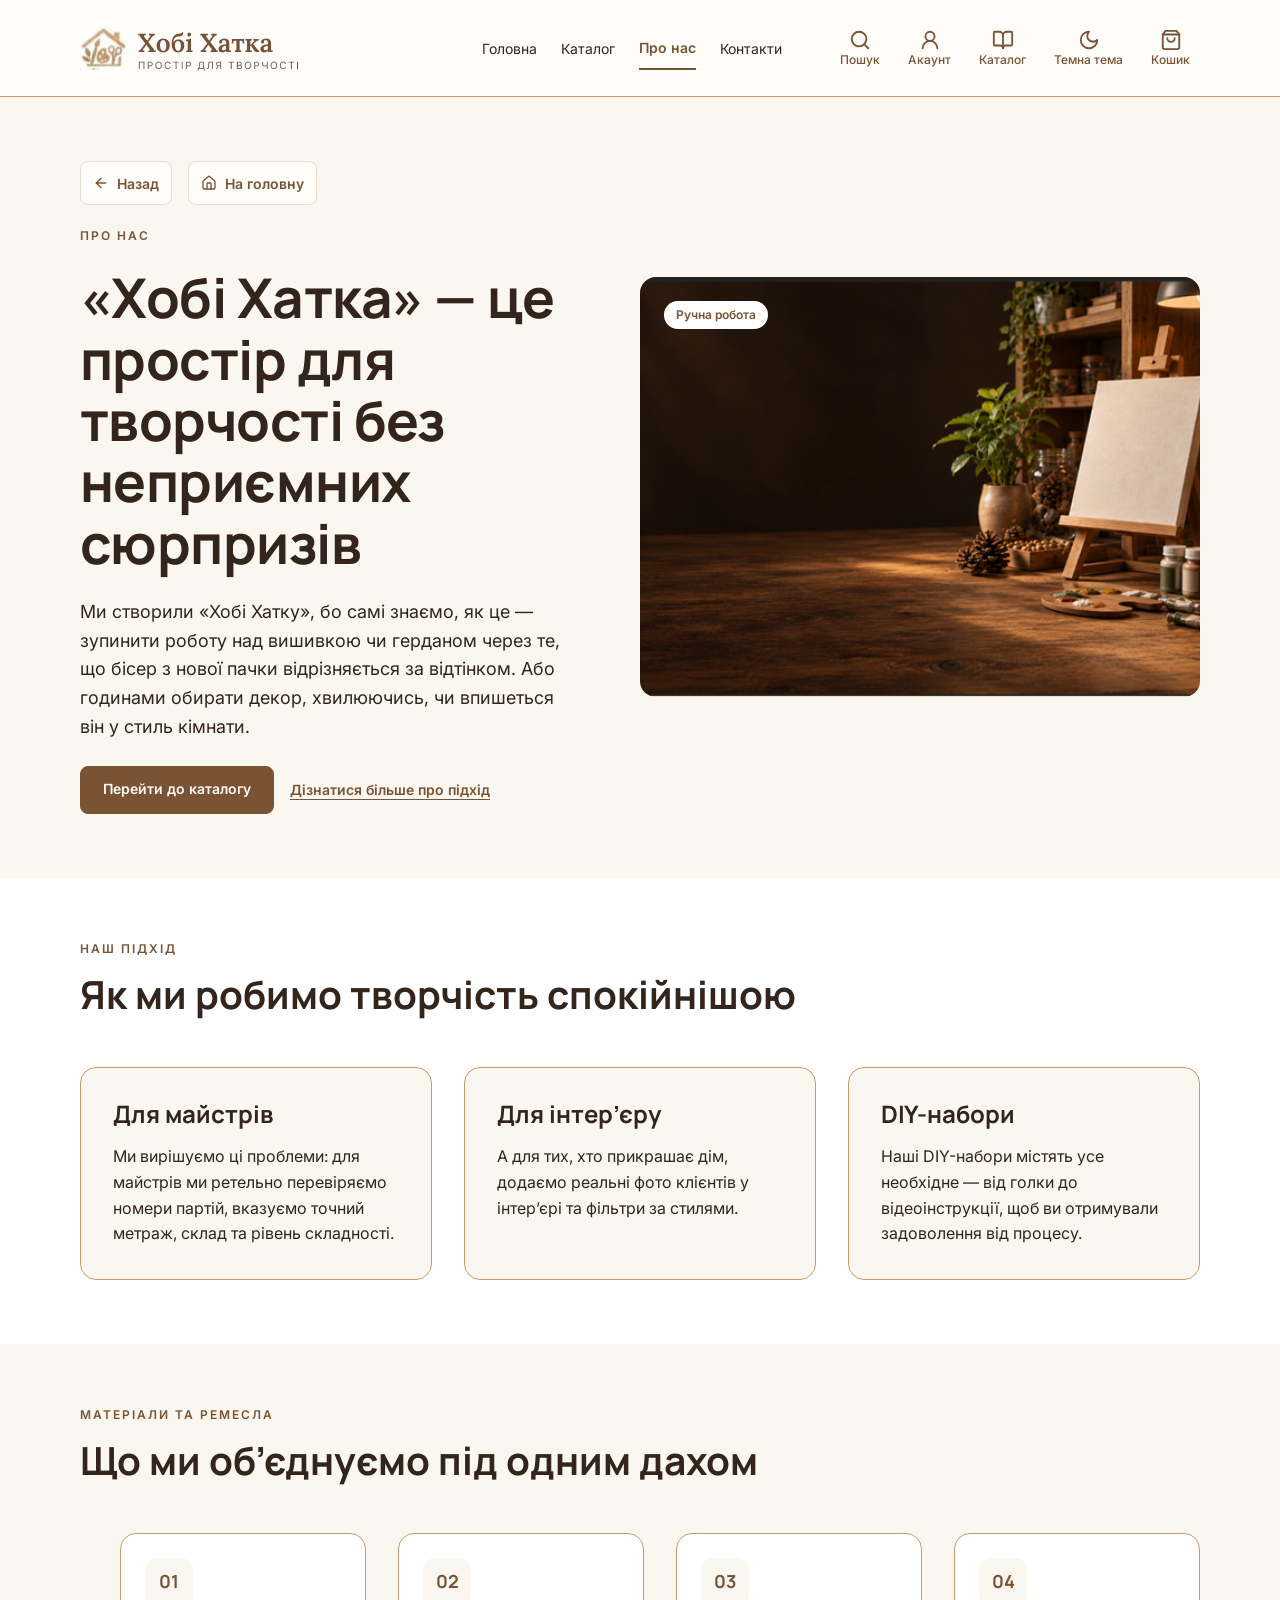
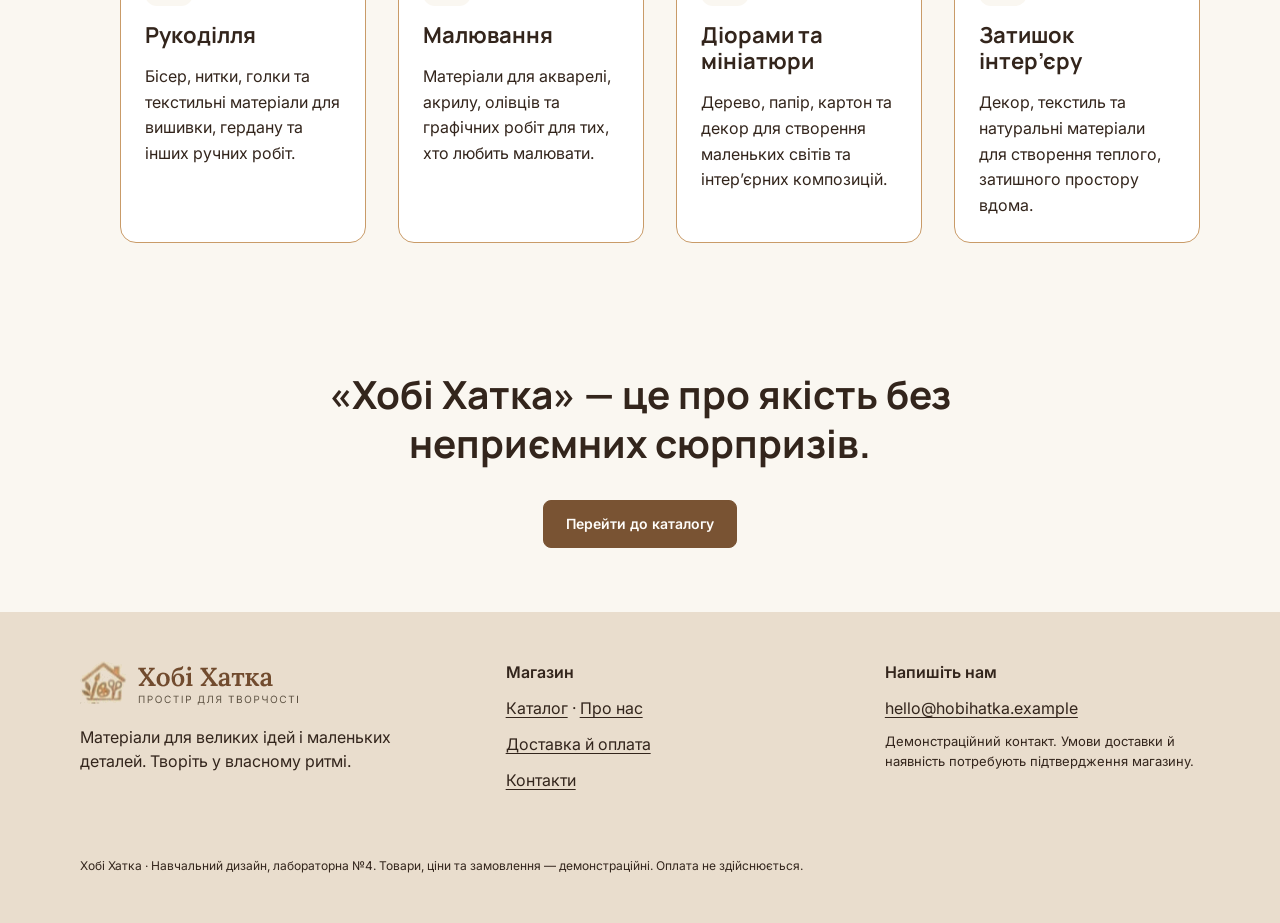
==== commit 0319e8fc: "feat: виділення карток на передній план і темна тема - головна: виділено категорії (Фарби, Пензлі), " ====
--- a/about.html
+++ b/about.html
@@ -3,6 +3,18 @@
 <head>
   <meta charset="utf-8">
   <meta name="viewport" content="width=device-width, initial-scale=1">
+  <script>
+    /* Тема до першого малювання, щоб сторінка не «блимала». Вибір користувача — у localStorage, інакше — налаштування системи. */
+    (function () {
+      var theme = 'light';
+      try {
+        var saved = window.localStorage.getItem('hh-theme');
+        if (saved === 'dark' || saved === 'light') theme = saved;
+        else if (window.matchMedia && window.matchMedia('(prefers-color-scheme: dark)').matches) theme = 'dark';
+      } catch (e) {}
+      document.documentElement.setAttribute('data-theme', theme);
+    })();
+  </script>
   <title>Про нас — Хобі Хатка</title>
   <meta name="description" content="«Хобі Хатка» — простір для творчості без неприємних сюрпризів: наш підхід, напрями творчості й якість матеріалів.">
 
@@ -37,6 +49,8 @@
       <symbol id="i-check" viewBox="0 0 24 24"><path d="M20 6 9 17l-5-5"/></symbol>
       <symbol id="i-ruler" viewBox="0 0 24 24"><path d="M21.3 15.3a2.4 2.4 0 0 1 0 3.4l-2.6 2.6a2.4 2.4 0 0 1-3.4 0L2.7 8.7a2.41 2.41 0 0 1 0-3.4l2.6-2.6a2.41 2.41 0 0 1 3.4 0Z"/><path d="m14.5 12.5 2-2"/><path d="m11.5 9.5 2-2"/><path d="m8.5 6.5 2-2"/><path d="m17.5 15.5 2-2"/></symbol>
       <symbol id="i-house" viewBox="0 0 24 24"><path d="M15 21v-8a1 1 0 0 0-1-1h-4a1 1 0 0 0-1 1v8"/><path d="M3 10a2 2 0 0 1 .709-1.528l7-5.999a2 2 0 0 1 2.582 0l7 5.999A2 2 0 0 1 21 10v9a2 2 0 0 1-2 2H5a2 2 0 0 1-2-2z"/></symbol>
+      <symbol id="i-moon" viewBox="0 0 24 24"><path d="M12 3a6 6 0 0 0 9 9 9 9 0 1 1-9-9Z"/></symbol>
+      <symbol id="i-sun" viewBox="0 0 24 24"><circle cx="12" cy="12" r="4"/><path d="M12 2v2"/><path d="M12 20v2"/><path d="m4.93 4.93 1.41 1.41"/><path d="m17.66 17.66 1.41 1.41"/><path d="M2 12h2"/><path d="M20 12h2"/><path d="m6.34 17.66-1.41 1.41"/><path d="m19.07 4.93-1.41 1.41"/></symbol>
     </defs>
   </svg>
 
@@ -75,6 +89,10 @@
         </a>
         <button class="icon-button icon-button--mobile" type="button" id="search-toggle" aria-label="Пошук" aria-controls="mobile-menu" aria-expanded="false">
           <svg class="icon" aria-hidden="true" focusable="false"><use href="#i-search"/></svg>
+        </button>
+        <button class="action" type="button" id="theme-toggle">
+          <svg class="icon" aria-hidden="true" focusable="false"><use href="#i-moon"/></svg>
+          <span class="action__label">Темна тема</span>
         </button>
         <a class="action" href="cart.html" data-cart-link>
           <span class="action__icon">
--- a/styles.css
+++ b/styles.css
@@ -17,6 +17,9 @@
   --color-success: #3f684c;
   --color-success-surface: #e8ede4;
   --color-focus: #496d9b;
+  --color-on-primary: #fffdfa;
+  --color-primary-hover: #62432d;
+  --shadow-color: rgba(48, 43, 37, 0.18);
 
   /* Відступи */
   --space-8: 8px;
@@ -55,6 +58,46 @@
   :root {
     --gutter: 80px;
   }
+}
+
+
+/* ---------- Темна тема ----------
+   Вмикається атрибутом data-theme="dark" на <html> (див. скрипт у <head>
+   та initTheme у site.js). Перевизначаються лише токени кольорів. */
+
+:root[data-theme="dark"] {
+  color-scheme: dark;
+  --color-primary: #d4a574;
+  --color-accent: #9bbd90;
+  --color-secondary: #302922;
+  --color-background: #181410;
+  --color-surface: #221d18;
+  --color-text: #f0e9df;
+  --color-muted: #bdb2a3;
+  --color-border: #41382e;
+  --color-control-border: #a59886;
+  --color-success: #9fd0ab;
+  --color-success-surface: #1f2d23;
+  --color-focus: #8db6ea;
+  --color-error: #f2958b;
+  --color-error-surface: #3b211e;
+  --color-on-primary: #24160b;
+  --color-primary-hover: #e3b98c;
+  --shadow-color: rgba(0, 0, 0, 0.55);
+}
+
+/* Фото трохи приглушуємо, щоб не «світили» на темному тлі */
+:root[data-theme="dark"] .product-card__photo,
+:root[data-theme="dark"] .category-card__photo {
+  filter: brightness(0.92);
+}
+
+/* Логотип намальований для світлого фону — кладемо його на світлу «плашку» */
+:root[data-theme="dark"] .brand__logo {
+  box-sizing: content-box;
+  padding: 4px 10px;
+  background: #efe6d6;
+  border-radius: var(--radius-control);
 }
 
 /* ---------- База ---------- */
@@ -194,7 +237,7 @@
 
 .btn--primary {
   background: var(--color-primary);
-  color: var(--color-surface);
+  color: var(--color-on-primary);
 }
 
 .btn--secondary {
@@ -203,8 +246,8 @@
 }
 
 .btn--primary:hover {
-  background: #62432d;
-  border-color: #62432d;
+  background: var(--color-primary-hover);
+  border-color: var(--color-primary-hover);
 }
 
 .btn--secondary:hover {
@@ -1112,3 +1155,74 @@
 
 .brand__logo { display: block; width: 219px; max-width: 100%; height: auto; }
 @media (max-width: 400px) { .brand__logo { width: 180px; } }
+
+/* ---------- Виділення карток на передній план ---------- */
+
+.category-card__photo {
+  transition: transform 0.2s ease, box-shadow 0.2s ease;
+}
+
+.category-card--featured .category-card__photo {
+  outline: 2px solid var(--color-primary);
+  outline-offset: 3px;
+  box-shadow: 0 12px 24px var(--shadow-color);
+  transform: translateY(-6px);
+}
+
+.category-card--featured .category-card__name {
+  font-weight: 700;
+  color: var(--color-primary);
+}
+
+.product-card {
+  position: relative;
+  transition: transform 0.2s ease, box-shadow 0.2s ease;
+}
+
+.product-card--featured {
+  box-shadow: 0 0 0 2px var(--color-primary), 0 16px 32px var(--shadow-color);
+}
+
+.product-card__flag {
+  position: absolute;
+  top: 12px;
+  left: 12px;
+  z-index: 1;
+  padding: 5px 12px;
+  background: var(--color-primary);
+  color: var(--color-on-primary);
+  border-radius: var(--radius-badge);
+  font-size: 12px;
+  font-weight: 600;
+  line-height: 1.25;
+}
+
+.benefit--featured,
+.quote--featured {
+  background: var(--color-surface);
+  box-shadow: 0 0 0 2px var(--color-primary), 0 16px 32px var(--shadow-color);
+}
+
+.benefit--featured {
+  padding: var(--space-24);
+  border-radius: var(--radius-card);
+}
+
+.testimonials .quote--featured {
+  background: var(--color-surface);
+}
+
+/* Підняття лише там, де картки стоять у кілька колонок */
+@media (min-width: 700px) {
+  .product-card--featured,
+  .benefit--featured,
+  .quote--featured {
+    transform: translateY(-8px);
+  }
+}
+
+@media (max-width: 899px) {
+  .quote--featured {
+    transform: none;
+  }
+}
--- a/pages.css
+++ b/pages.css
@@ -798,6 +798,18 @@
   --about-wood: #c99b68;
   --about-white: #ffffff;
   --font-display: "Manrope", var(--font-sans);
+}
+
+:root[data-theme="dark"] .page-about {
+  --color-background: #181410;
+  --color-primary: #d4a574;
+  --color-text: #f0e9df;
+  --color-muted: #bdb2a3;
+  --color-secondary: #302922;
+  --color-border: #41382e;
+  --color-control-border: #a59886;
+  --about-wood: #c99b68;
+  --about-white: #221d18;
 }
 
 .page-about .site-header { border-bottom-color: var(--about-wood); }
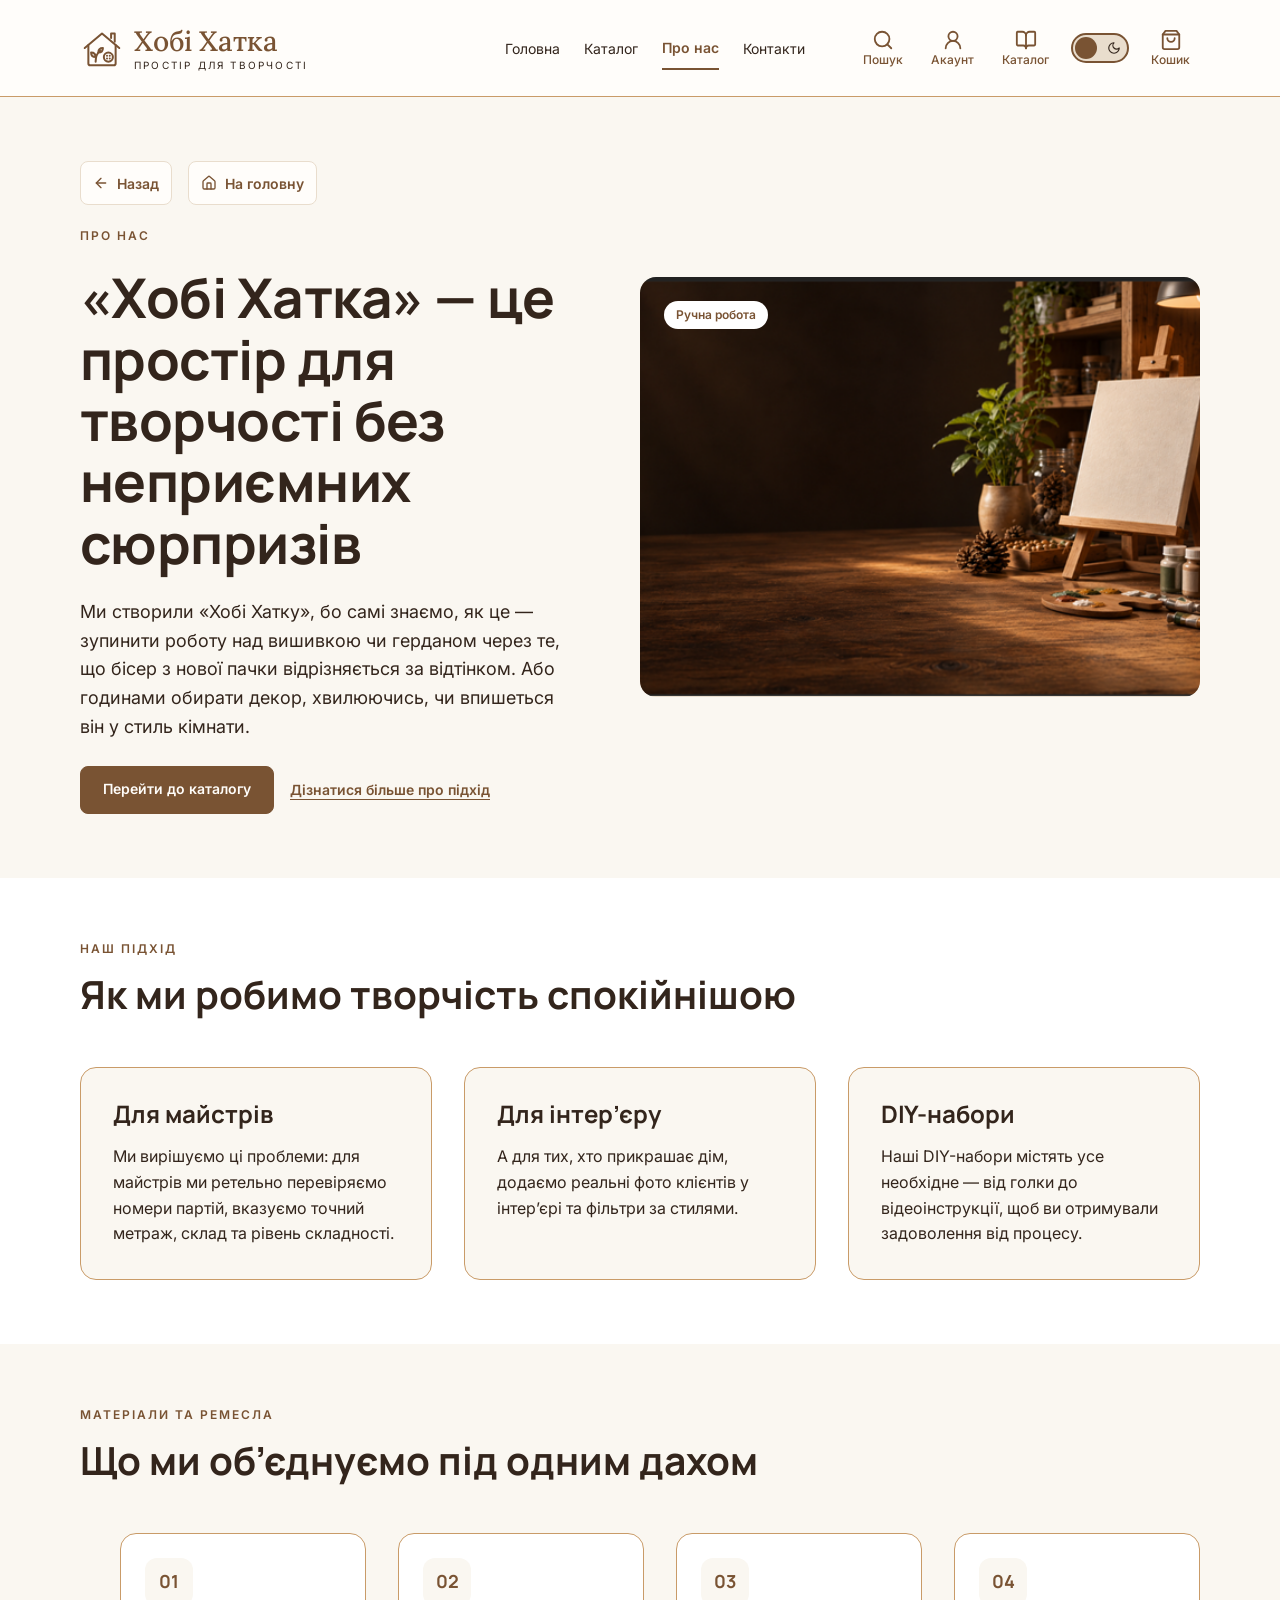
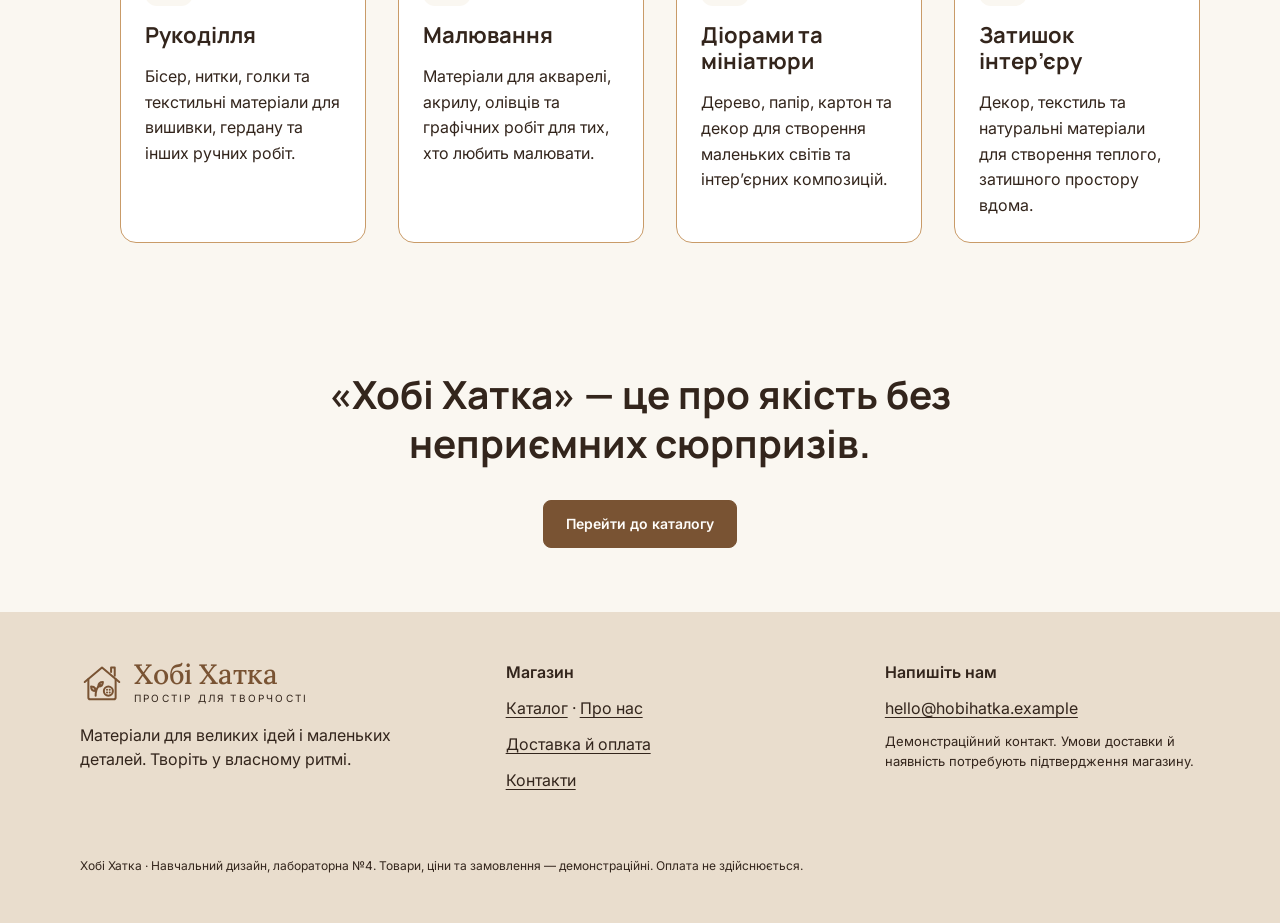
==== commit 87aa1993: "feat: перемикач теми, виділення карток при наведенні, векторний логотип - перемикач світлої/темної т" ====
--- a/about.html
+++ b/about.html
@@ -62,7 +62,15 @@
     <div class="site-header__bar">
 
       <a class="brand" href="index.html">
-        <img class="brand__logo" src="assets/img/logo.png" width="219" height="45" alt="Хобі Хатка — простір для творчості">
+        <svg class="brand__icon" viewBox="0 0 48 44" aria-hidden="true" focusable="false">
+          <path d="M5 22 24 6l19 16"/><path d="M34 11V6h4v9"/><path d="M9 19v20a2 2 0 0 0 2 2h26a2 2 0 0 0 2-2V19"/>
+          <path d="M17 37c0-5 1-9 5-12"/><path d="M17 32c-3 0-5-2-5-5 3 0 5 2 5 5Z"/><path d="M20 27c3 0 5-2 5-5-3 0-5 2-5 5Z"/>
+          <circle cx="31" cy="32" r="5"/><path d="M29.5 30.5h.01M32.5 30.5h.01M29.5 33.5h.01M32.5 33.5h.01"/>
+        </svg>
+        <span class="brand__words">
+          <span class="brand__name">Хобі Хатка</span>
+          <span class="brand__tagline">Простір для творчості</span>
+        </span>
       </a>
 
       <nav class="main-nav" aria-label="Основна навігація">
@@ -90,9 +98,12 @@
         <button class="icon-button icon-button--mobile" type="button" id="search-toggle" aria-label="Пошук" aria-controls="mobile-menu" aria-expanded="false">
           <svg class="icon" aria-hidden="true" focusable="false"><use href="#i-search"/></svg>
         </button>
-        <button class="action" type="button" id="theme-toggle">
-          <svg class="icon" aria-hidden="true" focusable="false"><use href="#i-moon"/></svg>
-          <span class="action__label">Темна тема</span>
+        <button class="theme-switch theme-switch--header" type="button" role="switch" aria-checked="false" aria-label="Темна тема" title="Темна тема">
+          <span class="theme-switch__track" aria-hidden="true">
+            <svg class="icon" focusable="false"><use href="#i-sun"/></svg>
+            <svg class="icon" focusable="false"><use href="#i-moon"/></svg>
+            <span class="theme-switch__thumb"></span>
+          </span>
         </button>
         <a class="action" href="cart.html" data-cart-link>
           <span class="action__icon">
@@ -142,6 +153,17 @@
           <li><a class="mobile-menu__link" href="account.html"><span>Профіль</span><svg class="icon" aria-hidden="true" focusable="false"><use href="#i-arrow-right"/></svg></a></li>
         </ul>
       </nav>
+
+      <div class="mobile-menu__theme">
+        <button class="theme-switch theme-switch--row" type="button" role="switch" aria-checked="false">
+          <span class="theme-switch__text">Темна тема</span>
+          <span class="theme-switch__track" aria-hidden="true">
+            <svg class="icon" focusable="false"><use href="#i-sun"/></svg>
+            <svg class="icon" focusable="false"><use href="#i-moon"/></svg>
+            <span class="theme-switch__thumb"></span>
+          </span>
+        </button>
+      </div>
     </div>
   </header>
 
@@ -261,7 +283,15 @@
 
         <div class="site-footer__brand">
           <a class="brand" href="index.html">
-        <img class="brand__logo" src="assets/img/logo.png" width="219" height="45" alt="Хобі Хатка — простір для творчості">
+        <svg class="brand__icon" viewBox="0 0 48 44" aria-hidden="true" focusable="false">
+          <path d="M5 22 24 6l19 16"/><path d="M34 11V6h4v9"/><path d="M9 19v20a2 2 0 0 0 2 2h26a2 2 0 0 0 2-2V19"/>
+          <path d="M17 37c0-5 1-9 5-12"/><path d="M17 32c-3 0-5-2-5-5 3 0 5 2 5 5Z"/><path d="M20 27c3 0 5-2 5-5-3 0-5 2-5 5Z"/>
+          <circle cx="31" cy="32" r="5"/><path d="M29.5 30.5h.01M32.5 30.5h.01M29.5 33.5h.01M32.5 33.5h.01"/>
+        </svg>
+        <span class="brand__words">
+          <span class="brand__name">Хобі Хатка</span>
+          <span class="brand__tagline">Простір для творчості</span>
+        </span>
       </a>
           <p class="site-footer__about">Матеріали для великих ідей і маленьких деталей. Творіть у власному ритмі.</p>
         </div>
--- a/styles.css
+++ b/styles.css
@@ -92,14 +92,6 @@
   filter: brightness(0.92);
 }
 
-/* Логотип намальований для світлого фону — кладемо його на світлу «плашку» */
-:root[data-theme="dark"] .brand__logo {
-  box-sizing: content-box;
-  padding: 4px 10px;
-  background: #efe6d6;
-  border-radius: var(--radius-control);
-}
-
 /* ---------- База ---------- */
 
 *,
@@ -1153,76 +1145,205 @@
 }
 html { scroll-behavior: smooth; } @media (prefers-reduced-motion: reduce) { html { scroll-behavior: auto; } }
 
-.brand__logo { display: block; width: 219px; max-width: 100%; height: auto; }
-@media (max-width: 400px) { .brand__logo { width: 180px; } }
-
-/* ---------- Виділення карток на передній план ---------- */
-
-.category-card__photo {
-  transition: transform 0.2s ease, box-shadow 0.2s ease;
-}
-
-.category-card--featured .category-card__photo {
-  outline: 2px solid var(--color-primary);
-  outline-offset: 3px;
-  box-shadow: 0 12px 24px var(--shadow-color);
-  transform: translateY(-6px);
-}
-
-.category-card--featured .category-card__name {
-  font-weight: 700;
+
+/* ---------- Логотип (вектор + текст: бере кольори теми) ---------- */
+
+.brand__icon {
+  flex: none;
+  width: 44px;
+  height: 40px;
+  fill: none;
+  stroke: var(--color-primary);
+  stroke-width: 2.2;
+  stroke-linecap: round;
+  stroke-linejoin: round;
+}
+
+.brand__words {
+  display: flex;
+  flex-direction: column;
+  line-height: 1;
+  white-space: nowrap;
+}
+
+.brand__name {
+  font-family: var(--font-serif);
+  font-size: 28px;
+  font-weight: 500;
   color: var(--color-primary);
+}
+
+.brand__tagline {
+  margin-top: 5px;
+  font-size: 10px;
+  letter-spacing: 0.22em;
+  text-transform: uppercase;
+  color: var(--color-muted);
+}
+
+@media (max-width: 400px) {
+  .brand__icon {
+    width: 36px;
+    height: 33px;
+  }
+
+  .brand__name {
+    font-size: 22px;
+  }
+
+  .brand__tagline {
+    font-size: 8.5px;
+    letter-spacing: 0.16em;
+  }
+}
+
+/* ---------- Перемикач теми (світла ⇄ темна) ---------- */
+
+.theme-switch {
+  display: inline-flex;
+  align-items: center;
+  gap: var(--space-12);
+  min-height: 44px;
+  padding: 0 4px;
+  border: 0;
+  background: transparent;
+  color: var(--color-text);
+  font: 500 15px/1.2 var(--font-sans);
+  cursor: pointer;
+}
+
+.theme-switch__track {
+  position: relative;
+  display: inline-flex;
+  flex: none;
+  align-items: center;
+  justify-content: space-between;
+  width: 58px;
+  height: 30px;
+  padding-inline: 6px;
+  border: 2px solid var(--color-control-border);
+  border-radius: var(--radius-badge);
+  background: var(--color-secondary);
+  color: var(--color-muted);
+  transition: background 0.2s ease;
+}
+
+.theme-switch__track .icon {
+  width: 14px;
+  height: 14px;
+}
+
+/* Бігунок затуляє поточну піктограму, а друга підказує, куди перемкне */
+.theme-switch__thumb {
+  position: absolute;
+  top: 2px;
+  left: 2px;
+  width: 22px;
+  height: 22px;
+  border-radius: 50%;
+  background: var(--color-primary);
+  transition: transform 0.2s ease;
+}
+
+.theme-switch[aria-checked="true"] .theme-switch__thumb {
+  transform: translateX(28px);
+}
+
+.theme-switch:hover .theme-switch__track {
+  border-color: var(--color-primary);
+}
+
+.theme-switch:focus-visible {
+  outline: none;
+}
+
+.theme-switch:focus-visible .theme-switch__track {
+  outline: 3px solid var(--color-focus);
+  outline-offset: 2px;
+}
+
+/* У шапці — лише на широких екранах; на телефоні перемикач у мобільному меню */
+.theme-switch--header {
+  display: none;
+}
+
+.mobile-menu__theme {
+  padding-top: var(--space-24);
+  margin-top: var(--space-16);
+  border-top: 1px solid var(--color-border);
+}
+
+.theme-switch--row {
+  width: 100%;
+  justify-content: space-between;
+}
+
+@media (min-width: 1024px) {
+  .theme-switch--header {
+    display: inline-flex;
+  }
+}
+
+/* ---------- Виділення на передній план при наведенні ---------- */
+
+.category-card__photo,
+.product-card,
+.benefit,
+.quote {
+  transition: transform 0.2s ease, box-shadow 0.2s ease, background-color 0.2s ease;
 }
 
 .product-card {
   position: relative;
-  transition: transform 0.2s ease, box-shadow 0.2s ease;
-}
-
-.product-card--featured {
-  box-shadow: 0 0 0 2px var(--color-primary), 0 16px 32px var(--shadow-color);
-}
-
-.product-card__flag {
-  position: absolute;
-  top: 12px;
-  left: 12px;
-  z-index: 1;
-  padding: 5px 12px;
-  background: var(--color-primary);
-  color: var(--color-on-primary);
-  border-radius: var(--radius-badge);
-  font-size: 12px;
-  font-weight: 600;
-  line-height: 1.25;
-}
-
-.benefit--featured,
-.quote--featured {
-  background: var(--color-surface);
-  box-shadow: 0 0 0 2px var(--color-primary), 0 16px 32px var(--shadow-color);
-}
-
-.benefit--featured {
+}
+
+/* Переваги й відгуки отримують відступ заздалегідь, щоб наведення не зсувало вміст */
+.benefit {
   padding: var(--space-24);
   border-radius: var(--radius-card);
 }
 
-.testimonials .quote--featured {
-  background: var(--color-surface);
-}
-
-/* Підняття лише там, де картки стоять у кілька колонок */
-@media (min-width: 700px) {
-  .product-card--featured,
-  .benefit--featured,
-  .quote--featured {
+/* Наведення мишею (лише там, де воно є) і фокус з клавіатури */
+@media (hover: hover) {
+  .product-card:hover,
+  .benefit:hover,
+  .quote:hover {
+    z-index: 1;
     transform: translateY(-8px);
-  }
-}
-
-@media (max-width: 899px) {
-  .quote--featured {
-    transform: none;
-  }
-}
+    box-shadow: 0 0 0 2px var(--color-primary), 0 16px 32px var(--shadow-color);
+  }
+
+  .benefit:hover {
+    background: var(--color-surface);
+  }
+
+  .quote:hover {
+    background: var(--color-background);
+  }
+
+  .category-card:hover .category-card__photo {
+    transform: translateY(-6px);
+    box-shadow: 0 0 0 2px var(--color-primary), 0 12px 24px var(--shadow-color);
+  }
+
+  .category-card:hover .category-card__name {
+    color: var(--color-primary);
+    font-weight: 700;
+  }
+}
+
+.product-card:focus-within {
+  z-index: 1;
+  transform: translateY(-8px);
+  box-shadow: 0 0 0 2px var(--color-primary), 0 16px 32px var(--shadow-color);
+}
+
+.category-card:focus-visible .category-card__photo {
+  transform: translateY(-6px);
+  box-shadow: 0 0 0 2px var(--color-primary), 0 12px 24px var(--shadow-color);
+}
+
+.category-card:focus-visible .category-card__name {
+  color: var(--color-primary);
+  font-weight: 700;
+}
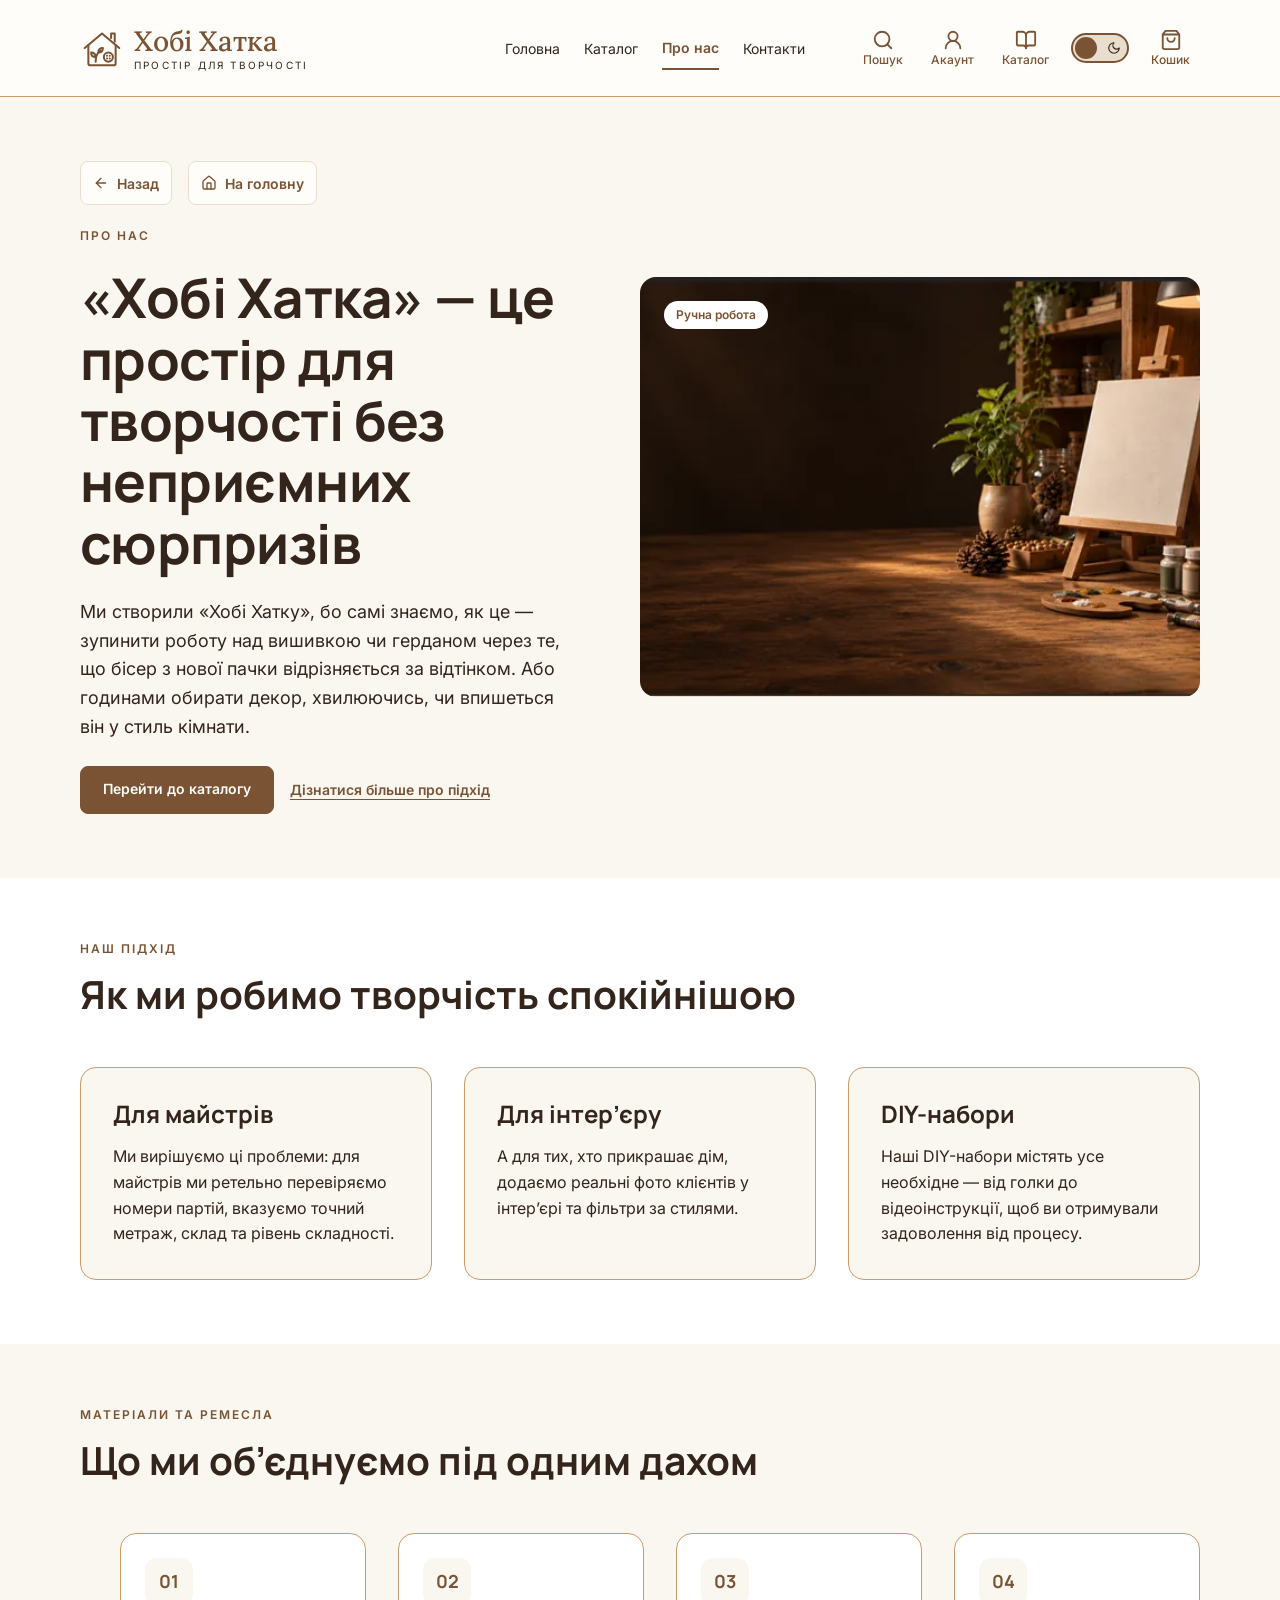
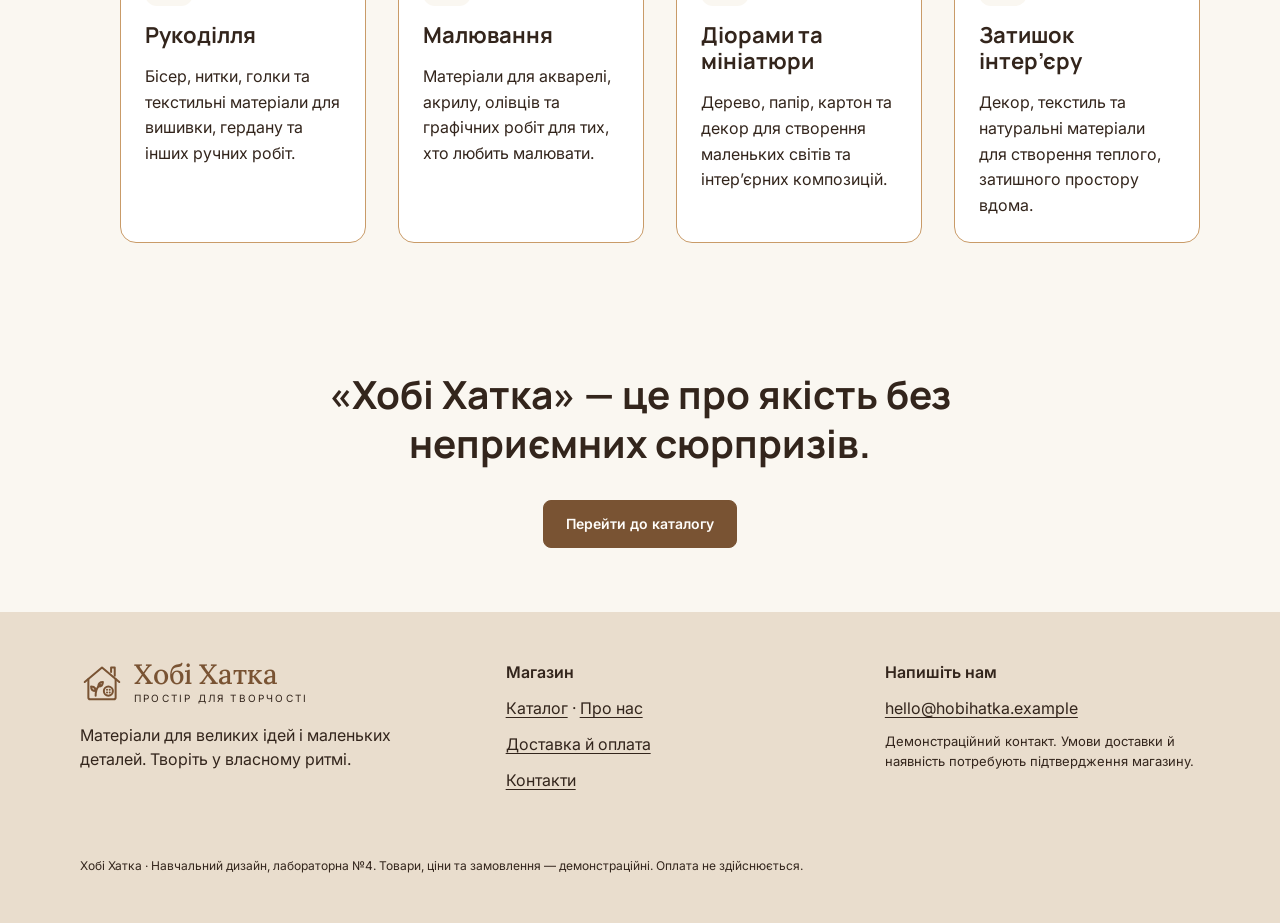
==== commit 4924128d: "perf: WebP-зображення, SEO-метатеги, favicon, robots/sitemap, зони натискання 48px Co-Authored-By: C" ====
--- a/about.html
+++ b/about.html
@@ -17,6 +17,17 @@
   </script>
   <title>Про нас — Хобі Хатка</title>
   <meta name="description" content="«Хобі Хатка» — простір для творчості без неприємних сюрпризів: наш підхід, напрями творчості й якість матеріалів.">
+  <link rel="canonical" href="https://hobby-house-nu.vercel.app/about.html">
+  <link rel="icon" href="assets/favicon.svg" type="image/svg+xml">
+  <meta name="theme-color" content="#765239">
+  <meta property="og:type" content="website">
+  <meta property="og:locale" content="uk_UA">
+  <meta property="og:site_name" content="Хобі Хатка">
+  <meta property="og:title" content="Про нас — Хобі Хатка">
+  <meta property="og:description" content="«Хобі Хатка» — простір для творчості без неприємних сюрпризів: наш підхід, напрями творчості й якість матеріалів.">
+  <meta property="og:url" content="https://hobby-house-nu.vercel.app/about.html">
+  <meta property="og:image" content="https://hobby-house-nu.vercel.app/assets/img/hero-bg.webp">
+  <meta name="twitter:card" content="summary_large_image">
 
   <link rel="preconnect" href="https://fonts.googleapis.com">
   <link rel="preconnect" href="https://fonts.gstatic.com" crossorigin>
@@ -186,7 +197,7 @@
         </div>
 
         <figure class="about-hero__media">
-          <img src="assets/img/about-hero.png" width="560" height="420" fetchpriority="high"
+          <img src="assets/img/about-hero.webp" width="560" height="420" fetchpriority="high"
                alt="Світла майстерня: мольберт із чистим полотном, полиці з баночками й рослинами, фарби та пензлі на дерев’яному столі">
           <figcaption class="about-hero__chip">Ручна робота</figcaption>
         </figure>
--- a/styles.css
+++ b/styles.css
@@ -1347,3 +1347,308 @@
   color: var(--color-primary);
   font-weight: 700;
 }
+
+/* ---------- Typed.js у Hero ---------- */
+
+.hero__typed {
+  min-height: 2.9em;
+  max-width: 440px;
+  font-size: 18px;
+  line-height: 1.45;
+  color: #f6e6cf;
+}
+
+.hero__typed-text {
+  font-weight: 600;
+  color: #fff;
+}
+
+.hero__typed .typed-cursor {
+  color: #f6e6cf;
+}
+
+@media (min-width: 600px) {
+  .hero__typed {
+    max-width: none;
+    min-height: 1.5em;
+  }
+}
+
+/* ---------- Swiper: слайдер відгуків ---------- */
+
+.reviews-swiper {
+  --swiper-theme-color: var(--color-primary);
+  --swiper-pagination-color: var(--color-primary);
+  --swiper-pagination-bullet-inactive-color: var(--color-control-border);
+  --swiper-pagination-bullet-inactive-opacity: 0.6;
+  --swiper-pagination-bullet-size: 10px;
+  --swiper-pagination-bullet-horizontal-gap: 5px;
+  /* запас під підняття картки при наведенні та під кнопки внизу */
+  padding: 16px 10px 72px;
+  margin-inline: -10px;
+}
+
+.reviews-swiper .swiper-slide {
+  display: flex;
+  height: auto;
+}
+
+.reviews-swiper .quote {
+  flex: 1;
+  background: var(--color-background);
+  border: 1px solid var(--color-border);
+}
+
+.reviews-swiper .swiper-pagination {
+  bottom: 28px;
+}
+
+.reviews-swiper__btn {
+  position: absolute;
+  bottom: 12px;
+  z-index: 2;
+  display: inline-flex;
+  align-items: center;
+  justify-content: center;
+  width: 44px;
+  height: 44px;
+  padding: 0;
+  border: 2px solid var(--color-control-border);
+  border-radius: 50%;
+  background: var(--color-surface);
+  color: var(--color-primary);
+  cursor: pointer;
+  transition: border-color 0.2s ease, background-color 0.2s ease;
+}
+
+.reviews-swiper__btn:hover {
+  border-color: var(--color-primary);
+}
+
+.reviews-swiper__btn:focus-visible {
+  outline: 3px solid var(--color-focus);
+  outline-offset: 2px;
+}
+
+.reviews-swiper__btn--prev {
+  left: calc(50% - 130px);
+}
+
+.reviews-swiper__btn--next {
+  right: calc(50% - 130px);
+}
+
+.reviews-swiper__btn.swiper-button-disabled {
+  opacity: 0.4;
+  cursor: default;
+}
+
+/* Запасний вигляд, якщо Swiper не завантажився: звичайна сітка карток без кнопок */
+.reviews-swiper:not(.is-ready) {
+  padding-bottom: 16px;
+}
+
+.reviews-swiper:not(.is-ready) .swiper-wrapper {
+  display: grid;
+  grid-template-columns: repeat(auto-fit, minmax(260px, 1fr));
+  gap: var(--space-24);
+}
+
+.reviews-swiper:not(.is-ready) .swiper-pagination,
+.reviews-swiper:not(.is-ready) .reviews-swiper__btn {
+  display: none;
+}
+
+/* ---------- Fancybox: галерея ---------- */
+
+.gallery .container {
+  display: flex;
+  flex-direction: column;
+  gap: var(--space-24);
+}
+
+.gallery__grid {
+  display: grid;
+  grid-template-columns: minmax(0, 1fr);
+  gap: var(--space-24);
+}
+
+/* 5 фото без «дірок» у сітці: останні (великі) займають більше місця */
+@media (min-width: 560px) {
+  .gallery__grid {
+    grid-template-columns: repeat(2, minmax(0, 1fr));
+  }
+
+  .gallery__grid > li:last-child {
+    grid-column: span 2;
+  }
+
+  .gallery__grid > li:last-child img {
+    aspect-ratio: 16 / 9;
+  }
+}
+
+@media (min-width: 900px) {
+  .gallery__grid {
+    grid-template-columns: repeat(6, minmax(0, 1fr));
+  }
+
+  .gallery__grid > li {
+    grid-column: span 2;
+  }
+
+  .gallery__grid > li:nth-child(n + 4) {
+    grid-column: span 3;
+  }
+
+  .gallery__grid > li:nth-child(n + 4) img {
+    aspect-ratio: 16 / 9;
+  }
+}
+
+.gallery__item {
+  position: relative;
+  display: block;
+  overflow: hidden;
+  border-radius: var(--radius-card);
+  background: var(--color-secondary);
+  cursor: zoom-in;
+}
+
+.gallery__grid > li {
+  display: flex;
+}
+
+.gallery__item {
+  flex: 1;
+}
+
+.gallery__item img {
+  display: block;
+  width: 100%;
+  height: 100%;
+  aspect-ratio: 4 / 3;
+  object-fit: cover;
+  transition: transform 0.35s ease;
+}
+
+.gallery__zoom {
+  position: absolute;
+  right: 12px;
+  bottom: 12px;
+  padding: 6px 14px;
+  border-radius: var(--radius-badge);
+  background: var(--color-primary);
+  color: var(--color-on-primary);
+  font-size: 13px;
+  font-weight: 600;
+  opacity: 0;
+  transform: translateY(6px);
+  transition: opacity 0.2s ease, transform 0.2s ease;
+}
+
+.gallery__item:hover img,
+.gallery__item:focus-visible img {
+  transform: scale(1.05);
+}
+
+.gallery__item:hover .gallery__zoom,
+.gallery__item:focus-visible .gallery__zoom {
+  opacity: 1;
+  transform: none;
+}
+
+.gallery__item:focus-visible {
+  outline: 3px solid var(--color-focus);
+  outline-offset: 3px;
+}
+
+/* На сенсорних екранах підказка «Збільшити» видна завжди */
+@media (hover: none) {
+  .gallery__zoom {
+    opacity: 1;
+    transform: none;
+  }
+}
+
+@media (prefers-reduced-motion: reduce) {
+  .gallery__item img,
+  .gallery__zoom {
+    transition: none;
+  }
+}
+
+/* ---------- Інтерактивний віджет: конструктор набору каменів (ЛР №11) ---------- */
+.widget {
+  display: grid;
+  gap: 24px;
+  margin-top: 24px;
+  padding: 20px;
+  background: var(--color-surface);
+  border: 1px solid var(--color-border, var(--color-control-border));
+  border-radius: var(--radius-card, 12px);
+}
+.widget__fields { display: grid; gap: 20px; }
+.widget__hint { margin: 0; font-size: 13px; color: var(--color-muted); }
+.widget__options { display: grid; gap: 12px; }
+.widget__options legend { margin-bottom: 12px; padding: 0; }
+.widget__result {
+  display: grid;
+  gap: 6px;
+  align-content: start;
+  align-self: start;
+  padding: 20px;
+  background: var(--color-success-surface);
+  border-radius: var(--radius-card, 12px);
+}
+.widget__result-label { margin: 0; font-size: 14px; color: var(--color-muted); }
+.widget__total {
+  margin: 0;
+  font-family: var(--font-serif);
+  font-size: clamp(32px, 8vw, 44px);
+  line-height: 1.1;
+  overflow-wrap: anywhere;
+}
+.widget__total output { font: inherit; }
+.widget__breakdown, .widget__note { margin: 0; font-size: 14px; line-height: 1.4; overflow-wrap: anywhere; }
+.widget__note { color: var(--color-muted); }
+.widget.is-invalid .widget__total { color: var(--color-muted); }
+@media (min-width: 768px) {
+  .widget { grid-template-columns: 3fr 2fr; padding: 28px; }
+  .widget__fields { grid-template-columns: 1fr 1fr; }
+  .widget__options { grid-column: 1 / -1; }
+}
+
+/* Дуже вузькі екрани (320 px): шапка не повинна давати горизонтальний скрол */
+@media (max-width: 359px) {
+  .brand__tagline { display: none; }
+  .site-header__bar { padding-inline: 12px; gap: 4px; }
+  .header-actions { gap: 4px; }
+  .icon-button--mobile, .header-actions .action { min-width: 40px; width: 40px; }
+}
+.builder { margin-top: 48px; }
+
+/* ---------- Зручні цілі натискання (ЛР №12): не менше 48×48 px на сенсорних екранах ---------- */
+@media (max-width: 767px), (pointer: coarse) {
+  .brand { min-height: 48px; }
+  .product-card__link {
+    display: flex;
+    align-items: center;
+    justify-content: center;
+    min-height: 48px;
+  }
+  /* Текстові посилання: візуально без змін, зона натискання збільшена відступами */
+  .breadcrumbs a,
+  .site-footer__list a,
+  .site-footer__address a,
+  .contact-card a {
+    display: inline-block;
+    padding-block: 14px;
+    margin-block: -14px;
+  }
+  .site-footer__list { gap: 0; }
+  .chip { min-height: 48px; }
+  .choice { min-height: 48px; align-items: center; }
+  .choice input[type="checkbox"],
+  .choice input[type="radio"] { width: 24px; height: 24px; }
+}
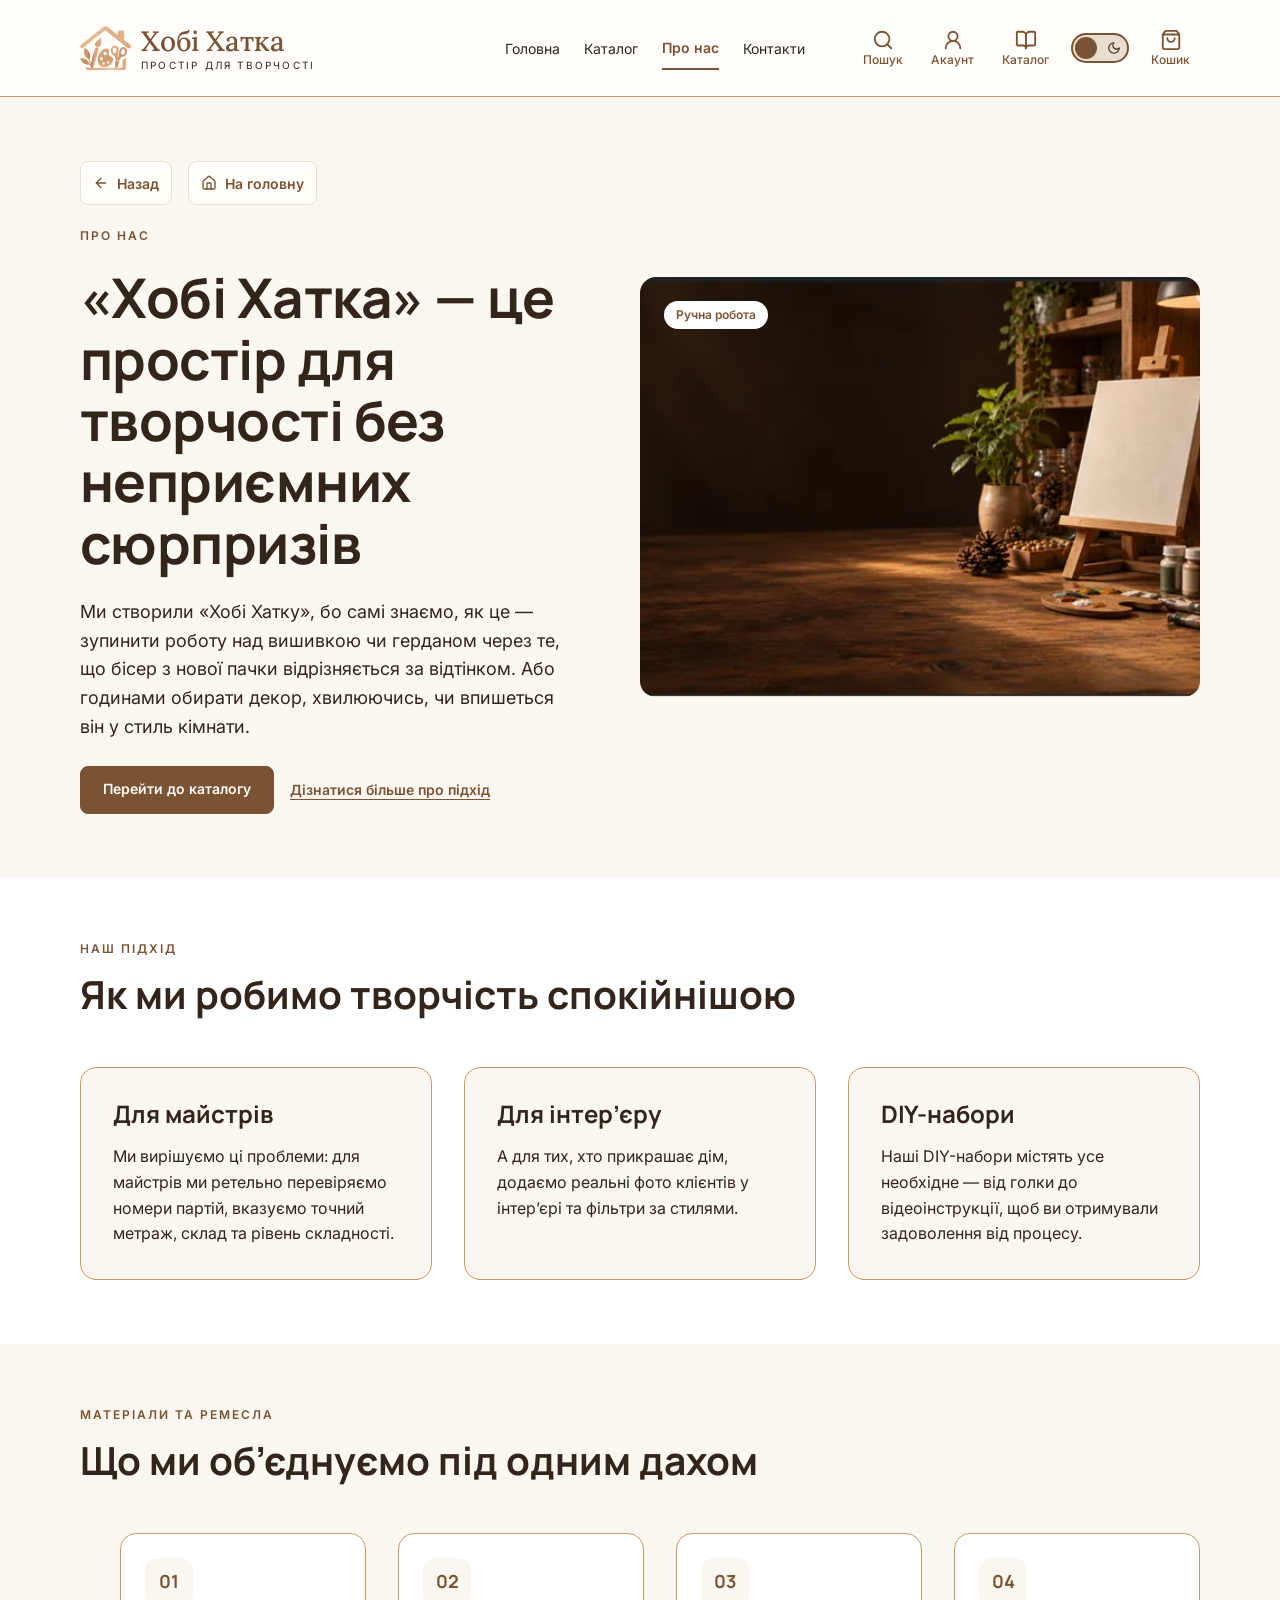
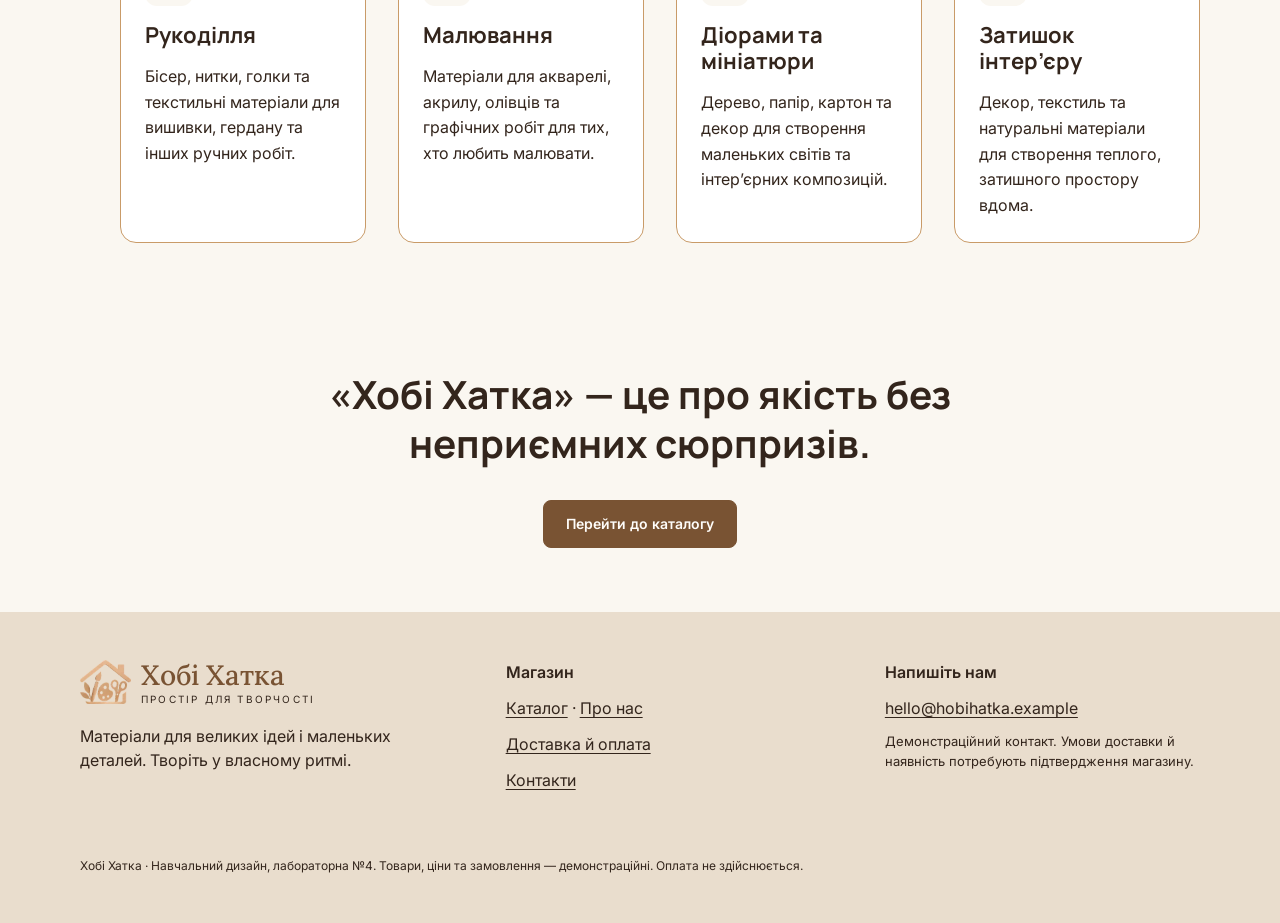
==== commit b04dcf20: "feat(ui): новий логотип (знак за темою), банер героя зі свайпом при зміні теми, ефект підйому карток" ====
--- a/about.html
+++ b/about.html
@@ -18,7 +18,8 @@
   <title>Про нас — Хобі Хатка</title>
   <meta name="description" content="«Хобі Хатка» — простір для творчості без неприємних сюрпризів: наш підхід, напрями творчості й якість матеріалів.">
   <link rel="canonical" href="https://hobby-house-nu.vercel.app/about.html">
-  <link rel="icon" href="assets/favicon.svg" type="image/svg+xml">
+  <link rel="icon" href="assets/favicon.png" type="image/png">
+  <link rel="apple-touch-icon" href="assets/apple-touch-icon.png">
   <meta name="theme-color" content="#765239">
   <meta property="og:type" content="website">
   <meta property="og:locale" content="uk_UA">
@@ -73,11 +74,7 @@
     <div class="site-header__bar">
 
       <a class="brand" href="index.html">
-        <svg class="brand__icon" viewBox="0 0 48 44" aria-hidden="true" focusable="false">
-          <path d="M5 22 24 6l19 16"/><path d="M34 11V6h4v9"/><path d="M9 19v20a2 2 0 0 0 2 2h26a2 2 0 0 0 2-2V19"/>
-          <path d="M17 37c0-5 1-9 5-12"/><path d="M17 32c-3 0-5-2-5-5 3 0 5 2 5 5Z"/><path d="M20 27c3 0 5-2 5-5-3 0-5 2-5 5Z"/>
-          <circle cx="31" cy="32" r="5"/><path d="M29.5 30.5h.01M32.5 30.5h.01M29.5 33.5h.01M32.5 33.5h.01"/>
-        </svg>
+        <span class="brand__logo" aria-hidden="true"></span>
         <span class="brand__words">
           <span class="brand__name">Хобі Хатка</span>
           <span class="brand__tagline">Простір для творчості</span>
@@ -119,7 +116,7 @@
         <a class="action" href="cart.html" data-cart-link>
           <span class="action__icon">
             <svg class="icon" aria-hidden="true" focusable="false"><use href="#i-shopping-bag"/></svg>
-            <span class="cart-count" data-cart-count aria-hidden="true" hidden>0</span>
+            <span class="cart-count" data-cart-count hidden>0</span>
           </span>
           <span class="action__label">Кошик</span>
         </a>
@@ -294,11 +291,7 @@
 
         <div class="site-footer__brand">
           <a class="brand" href="index.html">
-        <svg class="brand__icon" viewBox="0 0 48 44" aria-hidden="true" focusable="false">
-          <path d="M5 22 24 6l19 16"/><path d="M34 11V6h4v9"/><path d="M9 19v20a2 2 0 0 0 2 2h26a2 2 0 0 0 2-2V19"/>
-          <path d="M17 37c0-5 1-9 5-12"/><path d="M17 32c-3 0-5-2-5-5 3 0 5 2 5 5Z"/><path d="M20 27c3 0 5-2 5-5-3 0-5 2-5 5Z"/>
-          <circle cx="31" cy="32" r="5"/><path d="M29.5 30.5h.01M32.5 30.5h.01M29.5 33.5h.01M32.5 33.5h.01"/>
-        </svg>
+        <span class="brand__logo" aria-hidden="true"></span>
         <span class="brand__words">
           <span class="brand__name">Хобі Хатка</span>
           <span class="brand__tagline">Простір для творчості</span>
--- a/styles.css
+++ b/styles.css
@@ -1146,17 +1146,17 @@
 html { scroll-behavior: smooth; } @media (prefers-reduced-motion: reduce) { html { scroll-behavior: auto; } }
 
 
-/* ---------- Логотип (вектор + текст: бере кольори теми) ---------- */
-
-.brand__icon {
+/* ---------- Логотип (картинка-знак залежно від теми + текст) ---------- */
+
+.brand__logo {
   flex: none;
-  width: 44px;
-  height: 40px;
-  fill: none;
-  stroke: var(--color-primary);
-  stroke-width: 2.2;
-  stroke-linecap: round;
-  stroke-linejoin: round;
+  width: 51px;
+  height: 44px;
+  background: url("assets/img/logo-mark-light.webp") center / contain no-repeat;
+}
+
+:root[data-theme="dark"] .brand__logo {
+  background-image: url("assets/img/logo-mark-dark.webp");
 }
 
 .brand__words {
@@ -1182,9 +1182,9 @@
 }
 
 @media (max-width: 400px) {
-  .brand__icon {
-    width: 36px;
-    height: 33px;
+  .brand__logo {
+    width: 41px;
+    height: 36px;
   }
 
   .brand__name {
@@ -1652,3 +1652,159 @@
   .choice input[type="checkbox"],
   .choice input[type="radio"] { width: 24px; height: 24px; }
 }
+
+/* Повідомлення, якщо data.json не вдалося завантажити (ЛР самостійна) */
+.data-error {
+  margin: 16px auto;
+  max-width: 960px;
+  padding: 14px 18px;
+  background: var(--color-error-surface, #fdecea);
+  color: var(--color-error, #8a1c1c);
+  border: 1px solid currentColor;
+  border-radius: 8px;
+  font-size: 15px;
+}
+
+
+/* ---------- Герой: два банери (світла тема — новий, темна — з мольбертом) ---------- */
+
+.hero {
+  background: var(--color-secondary);
+  color: var(--color-text);
+}
+
+:root[data-theme="dark"] .hero {
+  background: #1d130b;
+  color: #fff;
+}
+
+.hero::after { display: none; }
+
+.hero__media {
+  position: absolute;
+  inset: 0;
+  z-index: -1;
+}
+
+.hero__layer {
+  position: absolute;
+  inset: 0;
+}
+
+.hero__layer::after {
+  content: "";
+  position: absolute;
+  inset: 0;
+}
+
+.hero__layer .hero__bg {
+  z-index: 0;
+}
+
+.hero__layer--light::after {
+  background: linear-gradient(90deg, rgba(253, 247, 239, 0.94) 0%, rgba(253, 247, 239, 0.72) 55%, rgba(253, 247, 239, 0.1) 100%);
+}
+
+.hero__layer--dark::after {
+  background: linear-gradient(90deg, rgba(20, 12, 6, 0.82) 0%, rgba(20, 12, 6, 0.55) 55%, rgba(20, 12, 6, 0.15) 100%);
+}
+
+.hero__layer--light .hero__bg { object-position: 78% center; }
+
+/* Темний банер лежить зверху й «виїжджає» з правого краю (свайп) */
+.hero__layer--dark {
+  clip-path: inset(0 0 0 100%);
+  transition: clip-path 0.9s cubic-bezier(0.65, 0, 0.35, 1);
+}
+
+:root[data-theme="dark"] .hero__layer--dark {
+  clip-path: inset(0 0 0 0);
+}
+
+.hero__typed { color: var(--color-text); }
+.hero__typed-text { color: var(--color-primary); }
+.hero__typed .typed-cursor { color: var(--color-primary); }
+.btn--pill:focus-visible { outline-color: var(--color-focus); }
+
+:root[data-theme="dark"] .hero__typed { color: #f6e6cf; }
+:root[data-theme="dark"] .hero__typed-text { color: #fff; }
+:root[data-theme="dark"] .hero__typed .typed-cursor { color: #f6e6cf; }
+:root[data-theme="dark"] .btn--pill:focus-visible { outline-color: #fff; }
+
+@media (min-width: 700px) {
+  .hero__layer--light::after {
+    background: linear-gradient(90deg, rgba(253, 247, 239, 0.9) 0%, rgba(253, 247, 239, 0.55) 40%, rgba(253, 247, 239, 0) 62%);
+  }
+
+  .hero__layer--dark::after {
+    background: linear-gradient(90deg, rgba(20, 12, 6, 0.8) 0%, rgba(20, 12, 6, 0.4) 45%, rgba(20, 12, 6, 0) 70%);
+  }
+
+  .hero__layer--light .hero__bg { object-position: center; }
+}
+
+/* ---------- Плавна зміна теми: клас вмикається скриптом лише на мить перемикання ---------- */
+
+html.theme-anim *,
+html.theme-anim *::before,
+html.theme-anim *::after {
+  transition: background-color 0.5s ease, color 0.5s ease, border-color 0.5s ease,
+    fill 0.5s ease, stroke 0.5s ease, box-shadow 0.5s ease !important;
+}
+
+html.theme-anim .hero__layer--dark {
+  transition: clip-path 0.9s cubic-bezier(0.65, 0, 0.35, 1) !important;
+}
+
+.brand__logo {
+  transition: opacity 0.3s ease;
+}
+
+@media (prefers-reduced-motion: reduce) {
+  .hero__layer--dark,
+  html.theme-anim *,
+  html.theme-anim *::before,
+  html.theme-anim *::after,
+  html.theme-anim .hero__layer--dark {
+    transition: none !important;
+  }
+}
+
+/* ---------- Виділення на передній план: контакти та «Про нас» ---------- */
+
+.contact-card,
+.about-card,
+.craft {
+  transition: transform 0.2s ease, box-shadow 0.2s ease, background-color 0.2s ease;
+}
+
+.craft {
+  padding-inline: var(--space-16);
+  border-radius: var(--radius-card);
+}
+
+@media (hover: hover) {
+  .contact-card:hover,
+  .about-card:hover,
+  .craft:hover {
+    position: relative;
+    z-index: 1;
+    transform: translateY(-8px);
+    box-shadow: 0 0 0 2px var(--color-primary), 0 16px 32px var(--shadow-color);
+    background: var(--color-surface);
+  }
+}
+
+.contact-card:focus-within,
+.about-card:focus-within,
+.craft:focus-within {
+  position: relative;
+  z-index: 1;
+  transform: translateY(-8px);
+  box-shadow: 0 0 0 2px var(--color-primary), 0 16px 32px var(--shadow-color);
+}
+
+@media (prefers-reduced-motion: reduce) {
+  .contact-card:hover, .about-card:hover, .craft:hover,
+  .contact-card:focus-within, .about-card:focus-within, .craft:focus-within { transform: none; }
+}
--- a/pages.css
+++ b/pages.css
@@ -1125,3 +1125,8 @@
   .auth__aside { padding: var(--space-48); }
 }
 .auth__link { align-self: flex-start; min-height: 44px; padding: 0; background: none; border: 0; color: var(--color-primary); font: 400 13px/1.2 var(--font-sans); text-decoration: underline; cursor: pointer; }
+
+/* Зручна ціль натискання для чипів фільтрів (ЛР №12) */
+@media (max-width: 767px), (pointer: coarse) {
+  .chips .chip { min-height: 48px; padding-inline: 14px; }
+}
